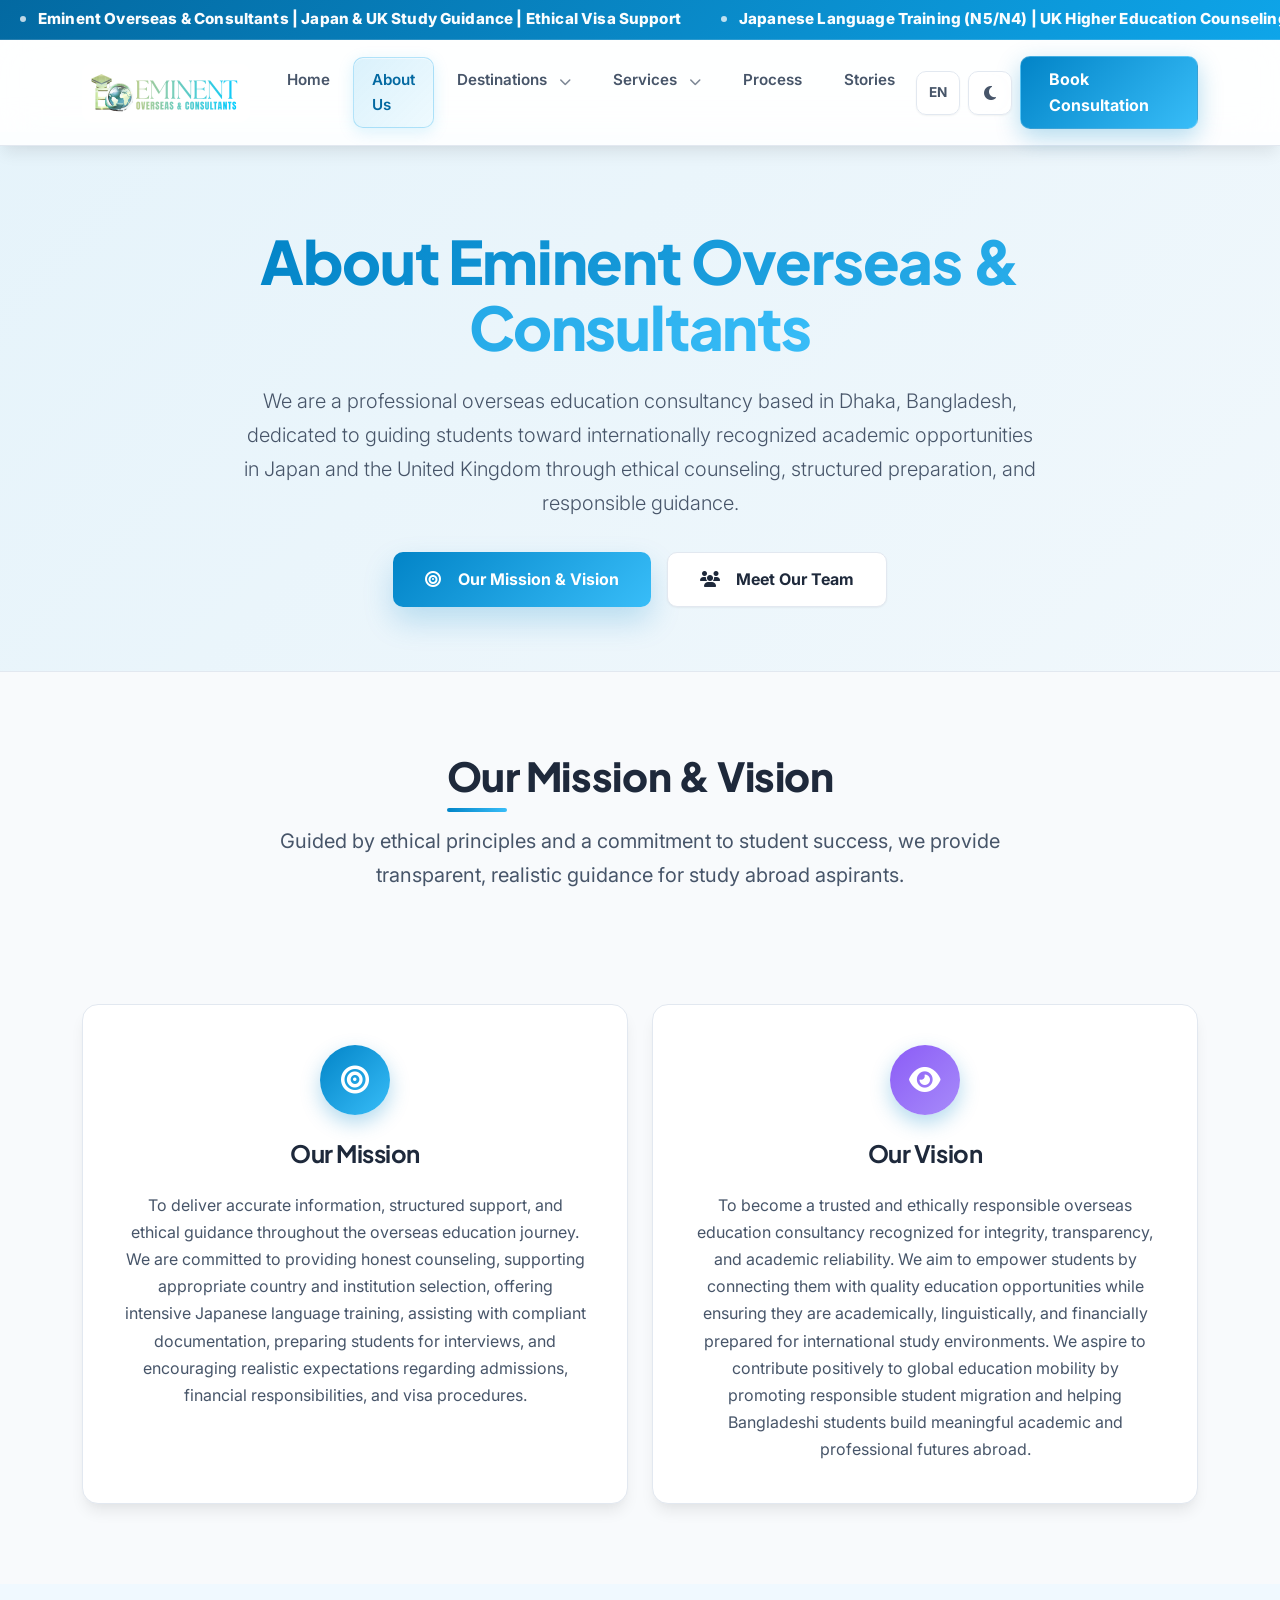
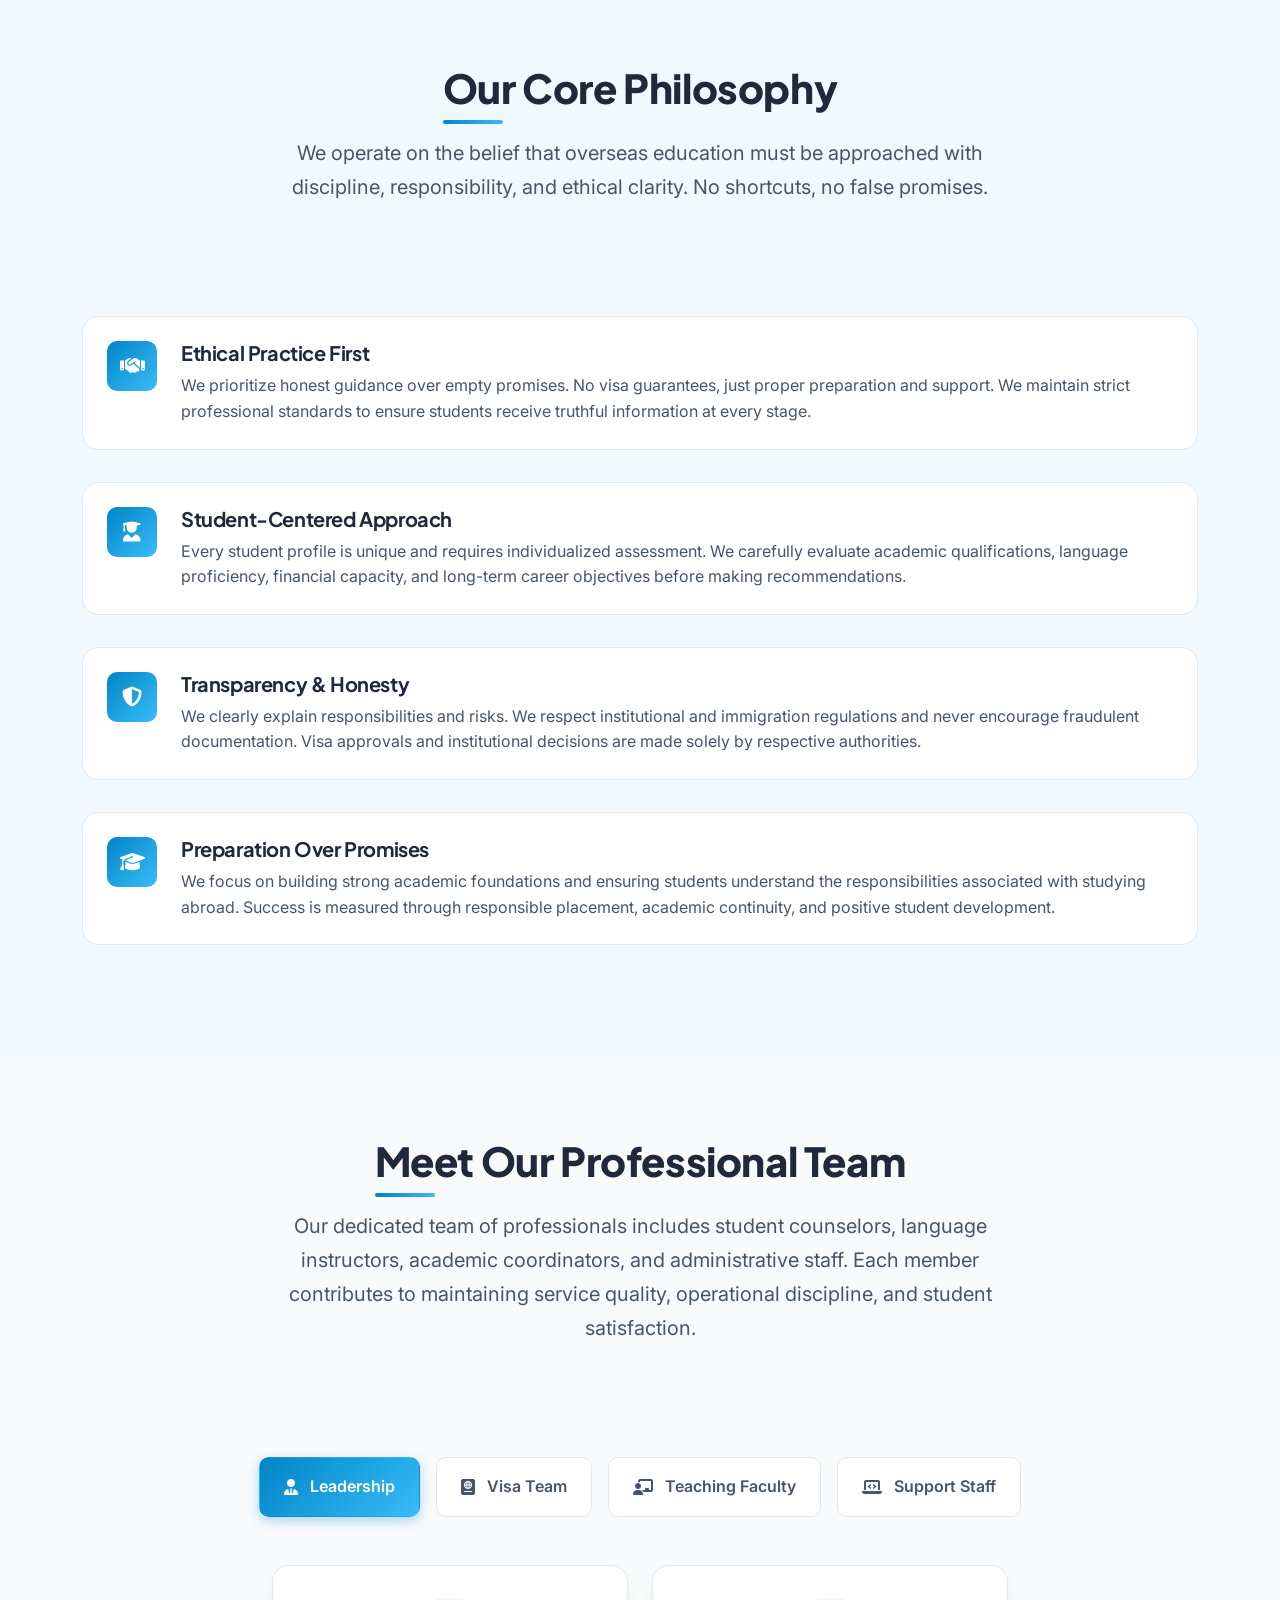
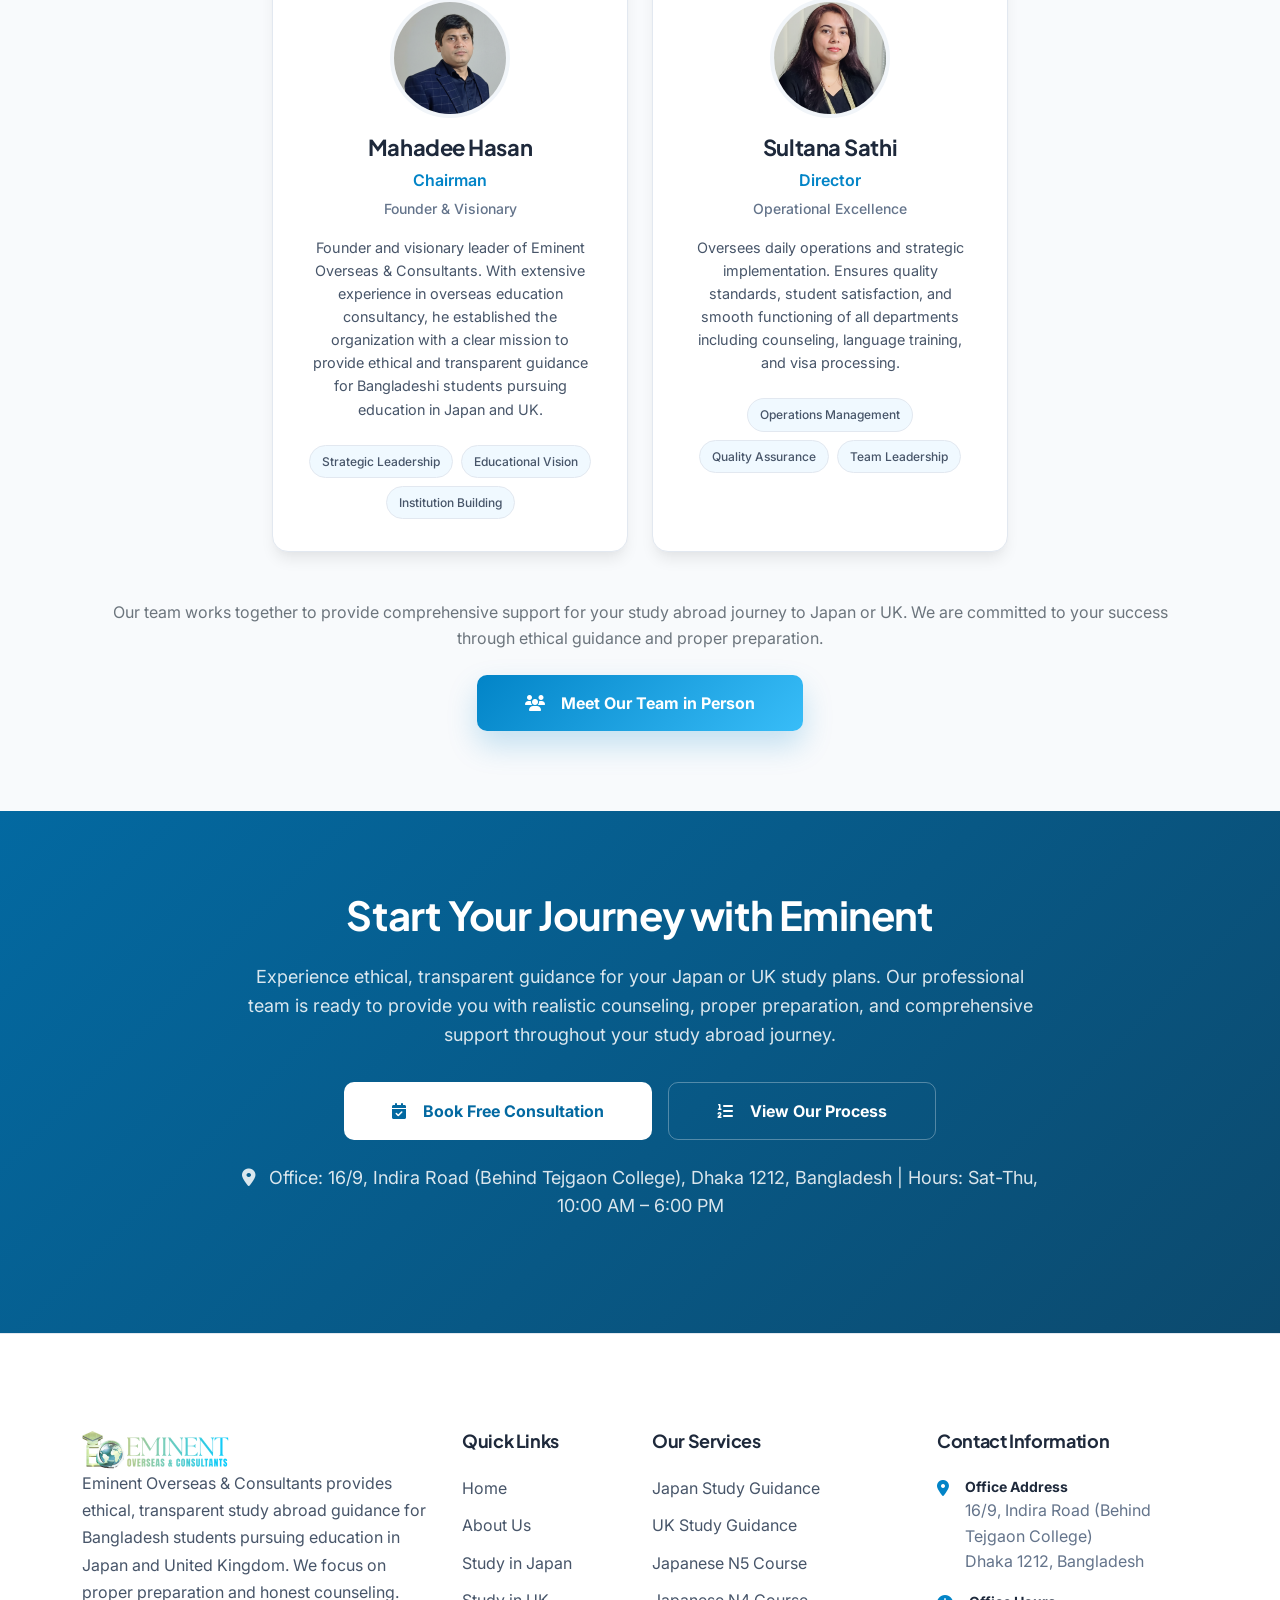
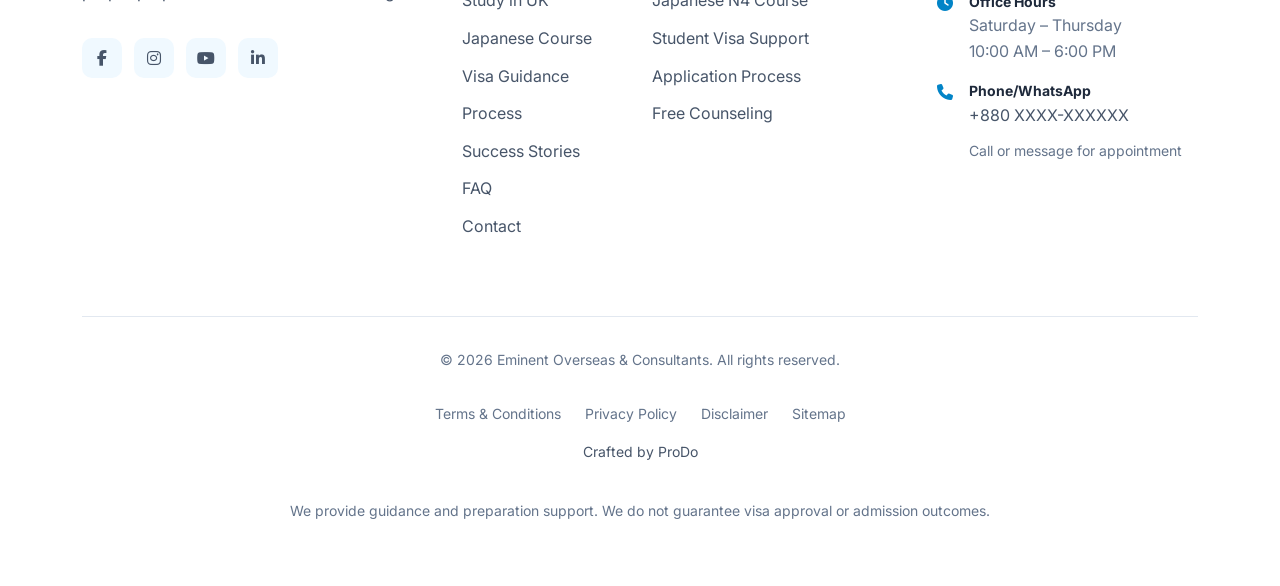
==== about.html @ bd8a674e "new update" ====
<!doctype html>
<html lang="en" data-theme="light">
<head>
  <meta charset="utf-8" />
  <meta name="viewport" content="width=device-width, initial-scale=1" />
  <title data-en="About Us | Eminent Overseas & Consultants" data-ja="会社概要 | エミネント海外留学コンサルタント">About Us | Eminent Overseas & Consultants</title>
  <meta name="description" data-en="Learn about Eminent Overseas & Consultants - ethical overseas education consultancy specializing in Japan & UK studies for Bangladeshi students. Our mission, vision, team, and approach."
         data-ja="エミネント海外留学コンサルタントについて - バングラデシュ人学生のための日本・英国留学に特化した倫理的海外教育コンサルタント。ミッション、ビジョン、チーム、アプローチをご紹介します。">
  <meta name="theme-color" content="#0ea5e9" />
  
  <!-- Open Graph / Social Media Meta Tags -->
  <meta property="og:title" content="About Us | Eminent Overseas & Consultants">
  <meta property="og:description" content="Ethical overseas education consultancy specializing in Japan & UK studies. Transparent, professional guidance for Bangladeshi students.">
  <meta property="og:image" content="images/about-hero.jpg">
  <meta property="og:url" content="https://eminentoverseas.uk/about.html">
  <meta property="og:type" content="website">
  
  <!-- Twitter Card -->
  <meta name="twitter:card" content="summary_large_image">
  <meta name="twitter:title" content="About Eminent Overseas & Consultants">
  <meta name="twitter:description" content="Professional study abroad guidance for Japan & UK">

  <!-- Favicon -->
  <link rel="icon" type="image/png" href="favicon.png" />
  <link rel="apple-touch-icon" href="favicon.png" />

  <!-- Fonts & Icons -->
  <link href="https://fonts.googleapis.com/css2?family=Inter:wght@300;400;500;600;700;800;900&family=Plus+Jakarta+Sans:wght@400;500;600;700;800&display=swap" rel="stylesheet">
  <link rel="stylesheet" href="https://cdnjs.cloudflare.com/ajax/libs/font-awesome/6.4.0/css/all.min.css">
  <link href="https://cdn.jsdelivr.net/npm/bootstrap@5.3.3/dist/css/bootstrap.min.css" rel="stylesheet">
  <link rel="stylesheet" href="https://cdn.jsdelivr.net/npm/bootstrap-icons@1.11.1/font/bootstrap-icons.css">
  
  <!-- Main CSS -->
  <link rel="stylesheet" href="css/style.css">
  
  <!-- About Page Specific CSS -->
  <style>
    /* ========================
       ABOUT PAGE SPECIFIC STYLES
       ======================== */
    
    /* About Hero Section */
    .about-hero {
      margin-top: calc(var(--marquee-height) + var(--navbar-height));
      padding: 6rem 0 4rem;
      background: linear-gradient(135deg, 
        rgba(14, 165, 233, 0.08) 0%, 
        rgba(56, 189, 248, 0.04) 100%);
      border-bottom: 1px solid var(--border-color);
      position: relative;
    }

    [data-theme="dark"] .about-hero {
      background: linear-gradient(135deg, 
        rgba(14, 165, 233, 0.05) 0%, 
        rgba(56, 189, 248, 0.02) 100%);
    }

    .about-hero .lead {
      font-size: 1.25rem;
      color: var(--text-secondary);
      max-width: 800px;
      margin: 0 auto 2rem;
      line-height: 1.7;
    }

    /* Mission & Vision Section */
    .mission-vision-section {
      padding: 5rem 0;
      background-color: var(--bg-primary);
    }

    [data-theme="dark"] .mission-vision-section {
      background: linear-gradient(135deg, var(--bg-primary) 0%, var(--bg-secondary) 100%);
    }

    .mission-card, .vision-card {
      background: var(--bg-card);
      border: 1px solid var(--border-color);
      border-radius: var(--radius-lg);
      padding: 2.5rem;
      height: 100%;
      transition: var(--transition-base);
      box-shadow: var(--shadow-lg);
      text-align: center;
    }

    .mission-card:hover, .vision-card:hover {
      transform: translateY(-5px);
      box-shadow: var(--shadow-xl);
      border-color: var(--primary-300);
    }

    .mission-icon, .vision-icon {
      width: 70px;
      height: 70px;
      margin: 0 auto 1.5rem;
      border-radius: 50%;
      display: flex;
      align-items: center;
      justify-content: center;
      color: white;
      font-size: 1.75rem;
      box-shadow: 0 8px 20px rgba(2, 132, 199, 0.3);
    }

    .mission-icon {
      background: linear-gradient(135deg, var(--primary-600), var(--primary-400));
    }

    .vision-icon {
      background: linear-gradient(135deg, #8b5cf6, #a78bfa);
    }

    .mission-card h3, .vision-card h3 {
      font-size: 1.5rem;
      margin-bottom: 1.5rem;
      color: var(--text-primary);
    }

    .mission-card p, .vision-card p {
      color: var(--text-secondary);
      line-height: 1.7;
      margin-bottom: 0;
    }

    /* Philosophy Section */
    .philosophy-section {
      padding: 5rem 0;
      background-color: var(--bg-secondary);
    }

    [data-theme="dark"] .philosophy-section {
      background: linear-gradient(135deg, var(--bg-primary) 0%, var(--bg-secondary) 100%);
    }

    .philosophy-points {
      margin-top: 3rem;
    }

    .philosophy-point {
      display: flex;
      align-items: flex-start;
      gap: 1.5rem;
      margin-bottom: 2rem;
      padding: 1.5rem;
      background: var(--bg-card);
      border: 1px solid var(--border-color);
      border-radius: var(--radius-lg);
      transition: var(--transition-base);
    }

    .philosophy-point:hover {
      transform: translateX(5px);
      box-shadow: var(--shadow-md);
      border-color: var(--primary-300);
    }

    .point-icon {
      width: 50px;
      height: 50px;
      border-radius: var(--radius-md);
      background: linear-gradient(135deg, var(--primary-600), var(--primary-400));
      display: flex;
      align-items: center;
      justify-content: center;
      color: white;
      font-size: 1.25rem;
      flex-shrink: 0;
    }

    .point-content h4 {
      font-size: 1.25rem;
      margin-bottom: 0.5rem;
      color: var(--text-primary);
    }

    .point-content p {
      color: var(--text-secondary);
      margin: 0;
      line-height: 1.6;
    }

    /* Team Section */
    .team-section {
      padding: 5rem 0;
      background-color: var(--bg-primary);
    }

    [data-theme="dark"] .team-section {
      background: linear-gradient(135deg, var(--bg-primary) 0%, var(--bg-secondary) 100%);
    }

    /* Team Tabs */
    .team-tabs {
      margin-top: 3rem;
    }

    .team-tab-nav {
      display: flex;
      justify-content: center;
      gap: 1rem;
      margin-bottom: 3rem;
      flex-wrap: wrap;
    }

    .team-tab-btn {
      background: var(--bg-surface);
      border: 1px solid var(--border-color);
      border-radius: var(--radius-md);
      padding: 1rem 1.5rem;
      color: var(--text-secondary);
      font-weight: 600;
      display: flex;
      align-items: center;
      gap: 0.75rem;
      transition: var(--transition-base);
      cursor: pointer;
    }

    .team-tab-btn:hover {
      background: var(--bg-secondary);
      color: var(--primary-600);
      border-color: var(--primary-300);
      transform: translateY(-2px);
    }

    .team-tab-btn.active {
      background: linear-gradient(135deg, var(--primary-600), var(--primary-400));
      color: white;
      border-color: transparent;
      box-shadow: 0 4px 12px rgba(2, 132, 199, 0.3);
    }

    .team-tab-content {
      display: none;
    }

    .team-tab-content.active {
      display: block;
    }

    /* Team Member Cards */
    .team-member-card {
      background: var(--bg-card);
      border: 1px solid var(--border-color);
      border-radius: var(--radius-lg);
      padding: 2rem;
      height: 100%;
      transition: var(--transition-base);
      box-shadow: var(--shadow-lg);
      text-align: center;
    }

    .team-member-card:hover {
      transform: translateY(-5px);
      box-shadow: var(--shadow-xl);
      border-color: var(--primary-300);
    }

    .team-member-image {
      width: 120px;
      height: 120px;
      border-radius: 50%;
      object-fit: cover;
      margin: 0 auto 1rem;
      border: 4px solid var(--border-light);
    }

    .team-member-name {
      font-size: 1.375rem;
      margin-bottom: 0.5rem;
      color: var(--text-primary);
    }

    .team-member-role {
      color: var(--primary-600);
      font-weight: 600;
      margin-bottom: 0.25rem;
      font-size: 1rem;
    }

    .team-member-qualification {
      color: var(--text-tertiary);
      font-size: 0.875rem;
      margin-bottom: 1rem;
      font-weight: 500;
    }

    .team-member-experience {
      color: var(--text-secondary);
      font-size: 0.9rem;
      line-height: 1.6;
      margin-bottom: 1.5rem;
    }

    .team-member-expertise {
      display: flex;
      flex-wrap: wrap;
      gap: 0.5rem;
      justify-content: center;
    }

    .expertise-tag {
      background: var(--bg-secondary);
      color: var(--text-secondary);
      padding: 0.375rem 0.75rem;
      border-radius: 999px;
      font-size: 0.75rem;
      font-weight: 500;
      border: 1px solid var(--border-color);
    }

    /* CTA Section */
    .about-cta {
      padding: 5rem 0;
      background: linear-gradient(135deg, var(--primary-700), var(--primary-900));
      color: white;
      text-align: center;
    }

    .about-cta h2 {
      font-size: 2.5rem;
      margin-bottom: 1.5rem;
      color: white;
    }

    .about-cta p {
      font-size: 1.125rem;
      color: rgba(255, 255, 255, 0.85);
      margin-bottom: 2rem;
      line-height: 1.6;
      max-width: 800px;
      margin-left: auto;
      margin-right: auto;
    }

    /* Responsive Design for About Page */
    @media (max-width: 768px) {
      .about-hero {
        padding: 4rem 0 3rem;
      }

      .about-hero .display-2 {
        font-size: 2.25rem;
      }

      .about-hero .lead {
        font-size: 1.125rem;
      }

      .mission-vision-section,
      .philosophy-section,
      .team-section {
        padding: 3rem 0;
      }

      .mission-card, .vision-card {
        padding: 2rem;
      }

      .philosophy-point {
        flex-direction: column;
        gap: 1rem;
        padding: 1.25rem;
      }

      .team-tab-nav {
        flex-direction: column;
        align-items: stretch;
      }

      .team-tab-btn {
        justify-content: center;
      }

      .team-member-card {
        padding: 1.5rem;
      }

      .about-cta {
        padding: 3rem 0;
      }

      .about-cta h2 {
        font-size: 2rem;
      }

      .about-cta p {
        font-size: 1rem;
      }
    }

    @media (max-width: 576px) {
      .about-hero .display-2 {
        font-size: 2rem;
      }

      .mission-card, .vision-card {
        padding: 1.5rem;
      }

      .team-member-card {
        padding: 1.25rem;
      }

      .about-cta h2 {
        font-size: 1.75rem;
      }
    }
  </style>
</head>

<body>
  <!-- Top Running Marquee -->
  <div class="top-marquee" aria-label="Eminent Overseas Announcement">
    <a href="contact.php" title="Start Your Study Abroad Journey">
      <div class="marquee-container">
        <div class="marquee-track">
          <!-- Content will be populated by JavaScript -->
        </div>
      </div>
    </a>
  </div>

  <!-- Navigation -->
  <nav class="navbar navbar-expand-lg">
    <div class="container">
      <a class="navbar-brand" href="index.html" aria-label="Eminent Overseas Home">
        <img src="logo.png" alt="Eminent Overseas & Consultants Logo" class="brand-logo-img" loading="lazy" />
      </a>

      <div class="mobile-controls d-lg-none">
        <button class="lang-toggle lang-toggle-mobile" id="langToggleMobile" type="button" aria-label="Toggle language">
          EN
        </button>
        <button class="theme-toggle theme-toggle-mobile" id="themeToggleMobile" type="button" aria-label="Toggle theme">
          <i class="fas fa-moon"></i>
        </button>
        <button class="navbar-toggler" type="button" data-bs-toggle="collapse" data-bs-target="#navbarNav" aria-label="Open menu" aria-expanded="false" aria-controls="navbarNav">
          <i class="fas fa-bars"></i>
        </button>
      </div>

      <div class="collapse navbar-collapse" id="navbarNav">
        <ul class="navbar-nav mx-auto">
          <!-- Home -->
          <li class="nav-item"><a class="nav-link" href="index.html" data-en="Home" data-ja="ホーム">Home</a></li>
          
          <!-- About Us (Active) -->
          <li class="nav-item"><a class="nav-link active" href="about.html" data-en="About Us" data-ja="会社概要">About Us</a></li>
          
          <!-- Destinations Dropdown -->
          <li class="nav-item dropdown">
            <a class="nav-link dropdown-toggle" href="#" role="button" data-bs-toggle="dropdown" aria-expanded="false">
              <span data-en="Destinations" data-ja="留学先">Destinations</span>
            </a>
            <ul class="dropdown-menu">
              <li><a class="dropdown-item" href="study-japan.html" data-en="Study in Japan" data-ja="日本留学">Study in Japan</a></li>
              <li><a class="dropdown-item" href="study-uk.html" data-en="Study in UK" data-ja="英国留学">Study in UK</a></li>
            </ul>
          </li>
          
          <!-- Services Dropdown -->
          <li class="nav-item dropdown">
            <a class="nav-link dropdown-toggle" href="#" role="button" data-bs-toggle="dropdown" aria-expanded="false">
              <span data-en="Services" data-ja="サービス">Services</span>
            </a>
            <ul class="dropdown-menu">
              <li><a class="dropdown-item" href="japanese-course.html" data-en="Japanese Course" data-ja="日本語コース">Japanese Course</a></li>
              <li><a class="dropdown-item" href="visa-guidance.html" data-en="Visa Guidance" data-ja="ビザサポート">Visa Guidance</a></li>
            </ul>
          </li>
          
          <!-- Process -->
          <li class="nav-item"><a class="nav-link" href="process.html" data-en="Process" data-ja="プロセス">Process</a></li>
          
          <!-- Stories -->
          <li class="nav-item"><a class="nav-link" href="success-stories.html" data-en="Stories" data-ja="成功事例">Stories</a></li>
          
          <!-- Contact (will show as Book Consultation button on desktop) -->
          <li class="nav-item d-lg-none"><a class="nav-link" href="contact.php" data-en="Contact" data-ja="お問い合わせ">Contact</a></li>
        </ul>

        <div class="d-flex align-items-center gap-2 d-none d-lg-flex">
          <button class="lang-toggle" id="langToggleDesktop" type="button" aria-label="Toggle language">
            EN
          </button>
          <button class="theme-toggle" id="themeToggleDesktop" type="button" aria-label="Toggle theme">
            <i class="fas fa-moon"></i>
          </button>
          <!-- Contact now shows as Book Consultation button on desktop -->
          <a href="contact.php" class="nav-highlight" data-en="Book Consultation" data-ja="相談を予約">Book Consultation</a>
        </div>
      </div>
    </div>
  </nav>

  <!-- About Hero Section -->
  <section class="about-hero" id="hero">
    <div class="container">
      <div class="row">
        <div class="col-lg-10 mx-auto text-center">
          <h1 class="display-2 mb-4 animate-on-scroll">
            <span class="text-gradient" data-en="About Eminent Overseas & Consultants" data-ja="エミネント海外留学コンサルタントについて">About Eminent Overseas & Consultants</span>
          </h1>
          <p class="lead animate-on-scroll" style="transition-delay: 120ms;"
             data-en="We are a professional overseas education consultancy based in Dhaka, Bangladesh, dedicated to guiding students toward internationally recognized academic opportunities in Japan and the United Kingdom through ethical counseling, structured preparation, and responsible guidance."
             data-ja="私たちはダッカ（バングラデシュ）を拠点とするプロフェッショナルな海外教育コンサルタントです。倫理的カウンセリング、体系的な準備、責任あるガイダンスを通じて、学生を日本と英国における国際的に認められた学術的機会へ導くことを使命としています。">
            We are a professional overseas education consultancy based in Dhaka, Bangladesh, dedicated to guiding students toward internationally recognized academic opportunities in Japan and the United Kingdom through ethical counseling, structured preparation, and responsible guidance.
          </p>
          <div class="d-flex flex-wrap gap-3 justify-content-center animate-on-scroll" style="transition-delay: 240ms;">
            <a href="#mission" class="btn btn-primary">
              <i class="fas fa-bullseye me-2"></i> <span data-en="Our Mission & Vision" data-ja="ミッションとビジョン">Our Mission & Vision</span>
            </a>
            <a href="#team" class="btn btn-secondary">
              <i class="fas fa-users me-2"></i> <span data-en="Meet Our Team" data-ja="チーム紹介">Meet Our Team</span>
            </a>
          </div>
        </div>
      </div>
    </div>
  </section>

  <!-- Mission & Vision Section -->
  <section class="mission-vision-section" id="mission">
    <div class="container">
      <div class="row mb-5">
        <div class="col-lg-8 mx-auto text-center">
          <h2 class="display-3 mb-4 section-title animate-on-scroll" data-en="Our Mission & Vision" data-ja="ミッションとビジョン">Our Mission & Vision</h2>
          <p class="section-subtitle animate-on-scroll" style="transition-delay: 120ms;"
             data-en="Guided by ethical principles and a commitment to student success, we provide transparent, realistic guidance for study abroad aspirants."
             data-ja="倫理的原理と学生の成功へのコミットメントに導かれ、留学志望者に透明で現実的なガイダンスを提供します。">
            Guided by ethical principles and a commitment to student success, we provide transparent, realistic guidance for study abroad aspirants.
          </p>
        </div>
      </div>

      <div class="row g-4">
        <div class="col-md-6 animate-on-scroll">
          <div class="mission-card">
            <div class="mission-icon">
              <i class="fas fa-bullseye"></i>
            </div>
            <h3 data-en="Our Mission" data-ja="ミッション">Our Mission</h3>
            <p data-en="To deliver accurate information, structured support, and ethical guidance throughout the overseas education journey. We are committed to providing honest counseling, supporting appropriate country and institution selection, offering intensive Japanese language training, assisting with compliant documentation, preparing students for interviews, and encouraging realistic expectations regarding admissions, financial responsibilities, and visa procedures."
               data-ja="留学の旅全体を通じて正確な情報、体系的なサポート、倫理的ガイダンスを提供すること。誠実なカウンセリングの提供、適切な国と教育機関の選択の支援、集中的な日本語研修の提供、準拠した書類作成の支援、学生の面接準備、入学、経済的責任、ビザ手続きに関する現実的な期待の奨励に取り組んでいます。">
              To deliver accurate information, structured support, and ethical guidance throughout the overseas education journey.
            </p>
          </div>
        </div>

        <div class="col-md-6 animate-on-scroll" style="transition-delay: 120ms;">
          <div class="vision-card">
            <div class="vision-icon">
              <i class="fas fa-eye"></i>
            </div>
            <h3 data-en="Our Vision" data-ja="ビジョン">Our Vision</h3>
            <p data-en="To become a trusted and ethically responsible overseas education consultancy recognized for integrity, transparency, and academic reliability. We aim to empower students by connecting them with quality education opportunities while ensuring they are academically, linguistically, and financially prepared for international study environments. We aspire to contribute positively to global education mobility by promoting responsible student migration and helping Bangladeshi students build meaningful academic and professional futures abroad."
               data-ja="誠実さ、透明性、学術的信頼性で認められる信頼できる倫理的責任ある海外教育コンサルタントになること。学生を質の高い教育機会と結びつけながら、国際的な学習環境に学術的、語学的、経済的に備えることを確保することで学生をエンパワーメントすることを目指しています。責任ある学生の移住を促進し、バングラデシュ人学生が海外で有意義な学術的・職業的未来を築くのを支援することで、グローバル教育モビリティに積極的に貢献することを志望しています。">
              To become a trusted and ethically responsible overseas education consultancy recognized for integrity, transparency, and academic reliability.
            </p>
          </div>
        </div>
      </div>
    </div>
  </section>

  <!-- Philosophy Section -->
  <section class="philosophy-section" id="philosophy">
    <div class="container">
      <div class="row mb-5">
        <div class="col-lg-8 mx-auto text-center">
          <h2 class="display-3 mb-4 section-title animate-on-scroll" data-en="Our Core Philosophy" data-ja="核となる哲学">Our Core Philosophy</h2>
          <p class="section-subtitle animate-on-scroll" style="transition-delay: 120ms;"
             data-en="We operate on the belief that overseas education must be approached with discipline, responsibility, and ethical clarity. No shortcuts, no false promises."
             data-ja="私たちは、留学は規律、責任、倫理的明確さをもって取り組まれるべきであるという信念に基づいて運営しています。近道はなく、偽りの約束もありません。">
            We operate on the belief that overseas education must be approached with discipline, responsibility, and ethical clarity. No shortcuts, no false promises.
          </p>
        </div>
      </div>

      <div class="philosophy-points">
        <div class="philosophy-point animate-on-scroll">
          <div class="point-icon">
            <i class="fas fa-handshake"></i>
          </div>
          <div class="point-content">
            <h4 data-en="Ethical Practice First" data-ja="倫理的実践第一">Ethical Practice First</h4>
            <p data-en="We prioritize honest guidance over empty promises. No visa guarantees, just proper preparation and support. We maintain strict professional standards to ensure students receive truthful information at every stage."
               data-ja="空虚な約束よりも誠実なガイダンスを優先します。ビザ保証はなく、適切な準備とサポートのみです。学生がすべての段階で真実の情報を受け取ることを保証するために、厳格な専門基準を維持します。">
              We prioritize honest guidance over empty promises. No visa guarantees, just proper preparation and support.
            </p>
          </div>
        </div>

        <div class="philosophy-point animate-on-scroll" style="transition-delay: 120ms;">
          <div class="point-icon">
            <i class="fas fa-user-graduate"></i>
          </div>
          <div class="point-content">
            <h4 data-en="Student-Centered Approach" data-ja="学生中心のアプローチ">Student-Centered Approach</h4>
            <p data-en="Every student profile is unique and requires individualized assessment. We carefully evaluate academic qualifications, language proficiency, financial capacity, and long-term career objectives before making recommendations."
               data-ja="すべての学生プロファイルはユニークであり、個別の評価が必要です。推奨を行う前に、学歴、語学力、経済能力、長期的キャリア目標を注意深く評価します。">
              Every student profile is unique and requires individualized assessment.
            </p>
          </div>
        </div>

        <div class="philosophy-point animate-on-scroll" style="transition-delay: 240ms;">
          <div class="point-icon">
            <i class="fas fa-shield-alt"></i>
          </div>
          <div class="point-content">
            <h4 data-en="Transparency & Honesty" data-ja="透明性と誠実さ">Transparency & Honesty</h4>
            <p data-en="We clearly explain responsibilities and risks. We respect institutional and immigration regulations and never encourage fraudulent documentation. Visa approvals and institutional decisions are made solely by respective authorities."
               data-ja="責任とリスクを明確に説明します。教育機関と入国管理規制を尊重し、不正な書類作成を決して奨励しません。ビザ承認と教育機関の決定はそれぞれの当局によってのみ行われます。">
              We clearly explain responsibilities and risks. We respect institutional and immigration regulations.
            </p>
          </div>
        </div>

        <div class="philosophy-point animate-on-scroll" style="transition-delay: 360ms;">
          <div class="point-icon">
            <i class="fas fa-graduation-cap"></i>
          </div>
          <div class="point-content">
            <h4 data-en="Preparation Over Promises" data-ja="約束よりも準備">Preparation Over Promises</h4>
            <p data-en="We focus on building strong academic foundations and ensuring students understand the responsibilities associated with studying abroad. Success is measured through responsible placement, academic continuity, and positive student development."
               data-ja="強固な学術的基盤の構築と、学生が留学に関連する責任を理解することを確保することに焦点を当てます。成功は責任ある配置、学業の継続性、前向きな学生の発展によって測定されます。">
              We focus on building strong academic foundations and ensuring students understand the responsibilities associated with studying abroad.
            </p>
          </div>
        </div>
      </div>
    </div>
  </section>

  <!-- Team Section -->
  <section class="team-section" id="team">
    <div class="container">
      <div class="row mb-5">
        <div class="col-lg-8 mx-auto text-center">
          <h2 class="display-3 mb-4 section-title animate-on-scroll" data-en="Meet Our Professional Team" data-ja="プロフェッショナルチームの紹介">Meet Our Professional Team</h2>
          <p class="section-subtitle animate-on-scroll" style="transition-delay: 120ms;"
             data-en="Our dedicated team of professionals includes student counselors, language instructors, academic coordinators, and administrative staff. Each member contributes to maintaining service quality, operational discipline, and student satisfaction."
             data-ja="献身的な専門家チームには、学生カウンセラー、語学講師、学術コーディネーター、管理スタッフが含まれます。各メンバーは、サービス品質、運営規律、学生満足度の維持に貢献しています。">
            Our dedicated team of professionals includes student counselors, language instructors, academic coordinators, and administrative staff.
          </p>
        </div>
      </div>

      <!-- Team Tabs -->
      <div class="team-tabs">
        <div class="team-tab-nav">
          <button class="team-tab-btn active" data-tab="leadership">
            <i class="fas fa-user-tie"></i>
            <span data-en="Leadership" data-ja="リーダーシップ">Leadership</span>
          </button>
          <button class="team-tab-btn" data-tab="visa">
            <i class="fas fa-passport"></i>
            <span data-en="Visa Team" data-ja="ビザチーム">Visa Team</span>
          </button>
          <button class="team-tab-btn" data-tab="teachers">
            <i class="fas fa-chalkboard-teacher"></i>
            <span data-en="Teaching Faculty" data-ja="教員陣">Teaching Faculty</span>
          </button>
          <button class="team-tab-btn" data-tab="admin">
            <i class="fas fa-laptop-code"></i>
            <span data-en="Support Staff" data-ja="サポートスタッフ">Support Staff</span>
          </button>
        </div>

        <!-- Leadership Team -->
        <div class="team-tab-content active" id="leadership-tab">
          <div class="row g-4 justify-content-center">
            <div class="col-md-6 col-lg-4 animate-on-scroll">
              <div class="team-member-card">
                <img src="images/team/chairman.jpg" alt="Mahadee Hasan - Chairman of Eminent Overseas & Consultants" class="team-member-image">
                <h3 class="team-member-name">Mahadee Hasan</h3>
                <div class="team-member-role" data-en="Chairman" data-ja="会長">Chairman</div>
                <div class="team-member-qualification" data-en="Founder & Visionary" data-ja="創設者兼ビジョナリー">Founder & Visionary</div>
                <p class="team-member-experience" data-en="Founder and visionary leader of Eminent Overseas & Consultants. With extensive experience in overseas education consultancy, he established the organization with a clear mission to provide ethical and transparent guidance for Bangladeshi students pursuing education in Japan and UK."
                   data-ja="エミネント海外留学コンサルタントの創設者兼ビジョナリーリーダー。海外教育コンサルティングにおける豊富な経験を持ち、日本と英国で教育を追求するバングラデシュ人学生に倫理的で透明なガイダンスを提供する明確なミッションを持って組織を設立しました。">
                  Founder and visionary leader of Eminent Overseas & Consultants.
                </p>
                <div class="team-member-expertise">
                  <span class="expertise-tag" data-en="Strategic Leadership" data-ja="戦略的リーダーシップ">Strategic Leadership</span>
                  <span class="expertise-tag" data-en="Educational Vision" data-ja="教育ビジョン">Educational Vision</span>
                  <span class="expertise-tag" data-en="Institution Building" data-ja="機関構築">Institution Building</span>
                </div>
              </div>
            </div>

            <div class="col-md-6 col-lg-4 animate-on-scroll" style="transition-delay: 120ms;">
              <div class="team-member-card">
                <img src="images/team/director.jpg" alt="Sultana Sathi - Director of Eminent Overseas & Consultants" class="team-member-image">
                <h3 class="team-member-name">Sultana Sathi</h3>
                <div class="team-member-role" data-en="Director" data-ja="ディレクター">Director</div>
                <div class="team-member-qualification" data-en="Operational Excellence" data-ja="運営の卓越性">Operational Excellence</div>
                <p class="team-member-experience" data-en="Oversees daily operations and strategic implementation. Ensures quality standards, student satisfaction, and smooth functioning of all departments including counseling, language training, and visa processing."
                   data-ja="日常業務と戦略的実施を監督します。カウンセリング、語学研修、ビザ処理を含むすべての部門の品質基準、学生満足度、円滑な機能を確保します。">
                  Oversees daily operations and strategic implementation.
                </p>
                <div class="team-member-expertise">
                  <span class="expertise-tag" data-en="Operations Management" data-ja="運営管理">Operations Management</span>
                  <span class="expertise-tag" data-en="Quality Assurance" data-ja="品質保証">Quality Assurance</span>
                  <span class="expertise-tag" data-en="Team Leadership" data-ja="チームリーダーシップ">Team Leadership</span>
                </div>
              </div>
            </div>
          </div>
        </div>

        <!-- Visa Team -->
        <div class="team-tab-content" id="visa-tab">
          <div class="row g-4">
            <div class="col-md-6 col-lg-4">
              <div class="team-member-card">
                <img src="images/team/sumaiya.jpg" alt="Sumaiya Islam Torjoma - Senior Executive Visa Processing" class="team-member-image">
                <h3 class="team-member-name">Sumaiya Islam Torjoma</h3>
                <div class="team-member-role" data-en="Senior Executive" data-ja="シニアエグゼクティブ">Senior Executive</div>
                <div class="team-member-qualification" data-en="Visa Processing & Documentation Team" data-ja="ビザ処理・書類チーム">Visa Processing & Documentation Team</div>
                <p class="team-member-experience" data-en="Expert in Japan student visa documentation with 4+ years experience. Specializes in preparing flawless visa applications and guiding students through complex documentation processes."
                   data-ja="4年以上の経験を持つ日本学生ビザ書類の専門家。完璧なビザ申請書類の作成と複雑な書類プロセスを通じた学生の指導を専門としています。">
                  Expert in Japan student visa documentation with 4+ years experience.
                </p>
                <div class="team-member-expertise">
                  <span class="expertise-tag" data-en="Visa Documentation" data-ja="ビザ書類作成">Visa Documentation</span>
                  <span class="expertise-tag" data-en="Application Review" data-ja="申請書レビュー">Application Review</span>
                  <span class="expertise-tag" data-en="Process Guidance" data-ja="プロセスガイダンス">Process Guidance</span>
                </div>
              </div>
            </div>

            <div class="col-md-6 col-lg-4">
              <div class="team-member-card">
                <img src="images/team/orpa.jpg" alt="Orpa Moni - Senior Executive Visa Processing" class="team-member-image">
                <h3 class="team-member-name">Mst. Arpa Moni</h3>
                <div class="team-member-role" data-en="Senior Executive" data-ja="シニアエグゼクティブ">Senior Executive</div>
                <div class="team-member-qualification" data-en="Visa Processing & Documentation Team" data-ja="ビザ処理・書類チーム">Visa Processing & Documentation Team</div>
                <p class="team-member-experience" data-en="Specializes in Japan student visa processing with expertise in financial documentation and sponsor verification. Ensures all applications meet embassy requirements for highest approval chances."
                   data-ja="財務書類とスポンサー検証の専門知識を持つ日本学生ビザ処理を専門としています。すべての申請が大使館の要件を満たし、最高の承認確率を確保します。">
                  Specializes in Japan student visa processing with expertise in financial documentation.
                </p>
                <div class="team-member-expertise">
                  <span class="expertise-tag" data-en="Financial Documentation" data-ja="財務書類">Financial Documentation</span>
                  <span class="expertise-tag" data-en="Sponsor Verification" data-ja="スポンサー確認">Sponsor Verification</span>
                  <span class="expertise-tag" data-en="Compliance Check" data-ja="コンプライアンスチェック">Compliance Check</span>
                </div>
              </div>
            </div>

            <div class="col-md-6 col-lg-4">
              <div class="team-member-card">
                <img src="images/team/boisakhi.jpg" alt="Boisakhi Akter - Junior Executive" class="team-member-image">
                <h3 class="team-member-name">Boisakhi Akter</h3>
                <div class="team-member-role" data-en="Junior Executive" data-ja="ジュニアエグゼクティブ">Junior Executive</div>
                <div class="team-member-qualification" data-en="Visa Support & Documentation" data-ja="ビザサポート・書類">Visa Support & Documentation</div>
                <p class="team-member-experience" data-en="Assists senior executives in visa documentation and provides support to students throughout the application process. Manages documentation tracking and appointment scheduling."
                   data-ja="シニアエグゼクティブをビザ書類作成で支援し、申請プロセス全体を通じて学生をサポートします。書類追跡と予約スケジューリングを管理します。">
                  Assists senior executives in visa documentation and provides support to students.
                </p>
                <div class="team-member-expertise">
                  <span class="expertise-tag" data-en="Document Support" data-ja="書類サポート">Document Support</span>
                  <span class="expertise-tag" data-en="Student Assistance" data-ja="学生支援">Student Assistance</span>
                  <span class="expertise-tag" data-en="Appointment Management" data-ja="予約管理">Appointment Management</span>
                </div>
              </div>
            </div>
          </div>
        </div>

        <!-- Teaching Faculty -->
        <div class="team-tab-content" id="teachers-tab">
          <div class="row g-4">
            <div class="col-md-6 col-lg-4">
              <div class="team-member-card">
                <img src="images/team/rifat.jpg" alt="Rifat Islam Eram - Japanese Language Teacher" class="team-member-image">
                <h3 class="team-member-name">Rifat Islam Eram</h3>
                <div class="team-member-role" data-en="Japanese Language Teacher" data-ja="日本語教師">Japanese Language Teacher</div>
                <div class="team-member-qualification" data-en="3+ Years Experience" data-ja="3年以上の指導経験">3+ Years Experience</div>
                <p class="team-member-experience" data-en="Specializes in beginner-level Japanese instruction with focus on pronunciation fundamentals and basic conversation skills. Known for patient teaching style and clear explanations."
                   data-ja="発音基礎と基本会話スキルに焦点を当てた初心者レベルの日本語指導を専門としています。忍耐強い教育スタイルと明確な説明で知られています。">
                  Specializes in beginner-level Japanese instruction with focus on pronunciation fundamentals.
                </p>
                <div class="team-member-expertise">
                  <span class="expertise-tag" data-en="Beginner Japanese" data-ja="初心者日本語">Beginner Japanese</span>
                  <span class="expertise-tag" data-en="Pronunciation" data-ja="発音">Pronunciation</span>
                  <span class="expertise-tag" data-en="Basic Conversation" data-ja="基本会話">Basic Conversation</span>
                </div>
              </div>
            </div>

            <div class="col-md-6 col-lg-4">
              <div class="team-member-card">
                <img src="images/team/sheikh.jpg" alt="Sheikh Monujurl Islam - Japanese Language Teacher" class="team-member-image">
                <h3 class="team-member-name">Sheikh Monujurl Islam</h3>
                <div class="team-member-role" data-en="Japanese Language Teacher" data-ja="日本語教師">Japanese Language Teacher</div>
                <div class="team-member-qualification" data-en="4+ Years Experience" data-ja="4年以上の指導経験">4+ Years Experience</div>
                <p class="team-member-experience" data-en="Focuses on Japanese grammar and sentence structure with innovative teaching methods. Helps students understand complex grammatical patterns through practical examples and exercises."
                   data-ja="革新的な教育方法による日本語文法と文構造に焦点を当てています。実用的な例と練習を通じて学生が複雑な文法パターンを理解できるよう支援します。">
                  Focuses on Japanese grammar and sentence structure with innovative teaching methods.
                </p>
                <div class="team-member-expertise">
                  <span class="expertise-tag" data-en="Japanese Grammar" data-ja="日本語文法">Japanese Grammar</span>
                  <span class="expertise-tag" data-en="Sentence Structure" data-ja="文構造">Sentence Structure</span>
                  <span class="expertise-tag" data-en="Practical Exercises" data-ja="実践的練習">Practical Exercises</span>
                </div>
              </div>
            </div>

            <div class="col-md-6 col-lg-4">
              <div class="team-member-card">
                <img src="images/team/jahanggir.jpg" alt="Md. Jahanggir Alam - Japanese Language Teacher" class="team-member-image">
                <h3 class="team-member-name">Md. Jahanggir Alam</h3>
                <div class="team-member-role" data-en="Japanese Language Teacher" data-ja="日本語教師">Japanese Language Teacher</div>
                <div class="team-member-qualification" data-en="3+ Years Experience" data-ja="3年以上の指導経験">3+ Years Experience</div>
                <p class="team-member-experience" data-en="Specializes in Kanji instruction and vocabulary building. Develops memory techniques for character recognition and helps students build practical vocabulary for daily conversations."
                   data-ja="漢字指導と語彙構築を専門としています。文字認識のための記憶技術を開発し、日常会話のための実用的な語彙を構築する学生を支援します。">
                  Specializes in Kanji instruction and vocabulary building.
                </p>
                <div class="team-member-expertise">
                  <span class="expertise-tag" data-en="Kanji Instruction" data-ja="漢字指導">Kanji Instruction</span>
                  <span class="expertise-tag" data-en="Vocabulary Building" data-ja="語彙構築">Vocabulary Building</span>
                  <span class="expertise-tag" data-en="Memory Techniques" data-ja="記憶技術">Memory Techniques</span>
                </div>
              </div>
            </div>

            <div class="col-md-6 col-lg-4">
              <div class="team-member-card">
                <img src="images/team/ovi.jpg" alt="Abdul Kaium Ovi - Japanese Language Teacher" class="team-member-image">
                <h3 class="team-member-name">Abdul Kaium Ovi</h3>
                <div class="team-member-role" data-en="Japanese Language Teacher" data-ja="日本語教師">Japanese Language Teacher</div>
                <div class="team-member-qualification" data-en="3+ Years Experience" data-ja="3年以上の指導経験">3+ Years Experience</div>
                <p class="team-member-experience" data-en="Specializes in JLPT test preparation and practical Japanese for daily life. Focuses on helping students achieve their target JLPT levels through structured practice and mock tests."
                   data-ja="JLPTテスト準備と日常生活のための実用的な日本語を専門としています。体系的な練習と模擬テストを通じて学生が目標のJLPTレベルを達成できるよう支援することに焦点を当てています。">
                  Specializes in JLPT test preparation and practical Japanese for daily life.
                </p>
                <div class="team-member-expertise">
                  <span class="expertise-tag" data-en="JLPT Preparation" data-ja="JLPT準備">JLPT Preparation</span>
                  <span class="expertise-tag" data-en="Practical Japanese" data-ja="実用日本語">Practical Japanese</span>
                  <span class="expertise-tag" data-en="Test Strategies" data-ja="テスト戦略">Test Strategies</span>
                </div>
              </div>
            </div>
          </div>
        </div>

        <!-- Support Staff -->
        <div class="team-tab-content" id="admin-tab">
          <div class="row justify-content-center">
            <div class="col-md-6 col-lg-4">
              <div class="team-member-card">
                <img src="images/team/johirul.jpg" alt="Johirul Islam Shovon - Web Developer" class="team-member-image">
                <h3 class="team-member-name">Johirul Islam Shovon</h3>
                <div class="team-member-role" data-en="Web Developer" data-ja="ウェブ開発者">Web Developer</div>
                <div class="team-member-qualification" data-en="Full Stack Developer" data-ja="フルスタック開発者">Full Stack Developer</div>
                <p class="team-member-experience" data-en="Manages the organization's digital presence including website development, online systems, and digital resources. Ensures seamless technology integration for enhanced student experience."
                   data-ja="ウェブサイト開発、オンラインシステム、デジタルリソースを含む組織のデジタルプレゼンスを管理します。強化された学生体験のためのシームレスな技術統合を確保します。">
                  Manages the organization's digital presence including website development and online systems.
                </p>
                <div class="team-member-expertise">
                  <span class="expertise-tag" data-en="Web Development" data-ja="ウェブ開発">Web Development</span>
                  <span class="expertise-tag" data-en="Digital Systems" data-ja="デジタルシステム">Digital Systems</span>
                  <span class="expertise-tag" data-en="Tech Integration" data-ja="技術統合">Tech Integration</span>
                </div>
              </div>
            </div>
          </div>
        </div>
      </div>

      <div class="text-center mt-5 animate-on-scroll" style="transition-delay: 480ms;">
        <p class="text-secondary mb-4" data-en="Our team works together to provide comprehensive support for your study abroad journey to Japan or UK. We are committed to your success through ethical guidance and proper preparation."
           data-ja="私たちのチームは、日本または英国への留学の旅に包括的なサポートを提供するために協力しています。倫理的ガイダンスと適切な準備を通じて、あなたの成功に取り組んでいます。">
          Our team works together to provide comprehensive support for your study abroad journey to Japan or UK.
        </p>
        <a href="contact.php" class="btn btn-primary px-5 py-3">
          <i class="fas fa-users me-2"></i> <span data-en="Meet Our Team in Person" data-ja="チームに直接会う">Meet Our Team in Person</span>
        </a>
      </div>
    </div>
  </section>

  <!-- About CTA Section -->
  <section class="about-cta" id="contact">
    <div class="container">
      <div class="row">
        <div class="col-lg-10 mx-auto text-center">
          <h2 class="animate-on-scroll" data-en="Start Your Journey with Eminent" data-ja="エミネントで旅を始めましょう">Start Your Journey with Eminent</h2>
          <p class="animate-on-scroll" style="transition-delay: 120ms;"
             data-en="Experience ethical, transparent guidance for your Japan or UK study plans. Our professional team is ready to provide you with realistic counseling, proper preparation, and comprehensive support throughout your study abroad journey."
             data-ja="日本または英国の留学計画に対する倫理的で透明なガイダンスを体験してください。私たちのプロフェッショナルチームは、現実的なカウンセリング、適切な準備、留学の旅全体を通じた包括的なサポートを提供する準備ができています。">
            Experience ethical, transparent guidance for your Japan or UK study plans.
          </p>

          <div class="d-flex flex-wrap gap-3 justify-content-center animate-on-scroll" style="transition-delay: 240ms;">
            <a href="contact.php" class="btn btn-light px-5 py-3">
              <i class="fas fa-calendar-check me-2"></i> <span data-en="Book Free Consultation" data-ja="無料相談を予約">Book Free Consultation</span>
            </a>
            <a href="process.html" class="btn btn-outline-light px-5 py-3">
              <i class="fas fa-list-ol me-2"></i> <span data-en="View Our Process" data-ja="プロセスを見る">View Our Process</span>
            </a>
          </div>

          <p class="mt-4 animate-on-scroll" style="transition-delay: 360ms;">
            <i class="fas fa-map-marker-alt me-2"></i>
            <span data-en="Office: 16/9, Indira Road (Behind Tejgaon College), Dhaka 1212, Bangladesh | Hours: Sat-Thu, 10:00 AM – 6:00 PM"
                  data-ja="オフィス: ダッカ1212、インディラロード16/9（テジガンカレッジ裏） | 営業時間: 土〜木、午前10時 – 午後6時">
              Office: 16/9, Indira Road (Behind Tejgaon College), Dhaka 1212, Bangladesh | Hours: Sat-Thu, 10:00 AM – 6:00 PM
            </span>
          </p>
        </div>
      </div>
    </div>
  </section>

  <!-- Footer -->
  <footer>
    <div class="container">
      <div class="row">
        <div class="col-lg-4 mb-5 mb-lg-0 animate-on-scroll">
          <div class="footer-logo">
            <img src="logo.png" alt="Eminent Overseas & Consultants Logo" class="brand-logo-img" loading="lazy" />
          </div>
          <p class="footer-description" 
             data-en="Eminent Overseas & Consultants provides ethical, transparent study abroad guidance for Bangladesh students pursuing education in Japan and United Kingdom. We focus on proper preparation and honest counseling."
             data-ja="エミネント海外留学コンサルタントは、日本と英国で教育を追求するバングラデシュ人学生に倫理的で透明性のある留学ガイダンスを提供します。適切な準備と誠実なカウンセリングに焦点を当てています。">
            Eminent Overseas & Consultants provides ethical, transparent study abroad guidance 
            for Bangladesh students pursuing education in Japan and United Kingdom. 
            We focus on proper preparation and honest counseling.
          </p>

          <div class="social-links">
            <a href="#" class="social-link" aria-label="Facebook"><i class="fab fa-facebook-f"></i></a>
            <a href="#" class="social-link" aria-label="Instagram"><i class="fab fa-instagram"></i></a>
            <a href="#" class="social-link" aria-label="YouTube"><i class="fab fa-youtube"></i></a>
            <a href="#" class="social-link" aria-label="LinkedIn"><i class="fab fa-linkedin-in"></i></a>
          </div>
        </div>

        <div class="col-lg-2 col-md-4 mb-5 mb-md-0 animate-on-scroll" style="transition-delay: 120ms;">
          <h5 class="footer-heading" data-en="Quick Links" data-ja="クイックリンク">Quick Links</h5>
          <a href="index.html" class="footer-link" data-en="Home" data-ja="ホーム">Home</a>
          <a href="about.html" class="footer-link" data-en="About Us" data-ja="会社概要">About Us</a>
          <a href="study-japan.html" class="footer-link" data-en="Study in Japan" data-ja="日本留学">Study in Japan</a>
          <a href="study-uk.html" class="footer-link" data-en="Study in UK" data-ja="英国留学">Study in UK</a>
          <a href="japanese-course.html" class="footer-link" data-en="Japanese Course" data-ja="日本語コース">Japanese Course</a>
          <a href="visa-guidance.html" class="footer-link" data-en="Visa Guidance" data-ja="ビザサポート">Visa Guidance</a>
          <a href="process.html" class="footer-link" data-en="Process" data-ja="プロセス">Process</a>
          <a href="success-stories.html" class="footer-link" data-en="Success Stories" data-ja="成功事例">Success Stories</a>
          <a href="#faq" class="footer-link" data-en="FAQ" data-ja="よくある質問">FAQ</a>
          <a href="contact.php" class="footer-link" data-en="Contact" data-ja="お問い合わせ">Contact</a>
        </div>

        <div class="col-lg-3 col-md-4 mb-5 mb-md-0 animate-on-scroll" style="transition-delay: 240ms;">
          <h5 class="footer-heading" data-en="Our Services" data-ja="サービス一覧">Our Services</h5>
          <a href="study-japan.html" class="footer-link" data-en="Japan Study Guidance" data-ja="日本留学ガイダンス">Japan Study Guidance</a>
          <a href="study-uk.html" class="footer-link" data-en="UK Study Guidance" data-ja="英国留学ガイダンス">UK Study Guidance</a>
          <a href="japanese-course.html#n5" class="footer-link" data-en="Japanese N5 Course" data-ja="日本語N5コース">Japanese N5 Course</a>
          <a href="japanese-course.html#n4" class="footer-link" data-en="Japanese N4 Course" data-ja="日本語N4コース">Japanese N4 Course</a>
          <a href="visa-guidance.html" class="footer-link" data-en="Student Visa Support" data-ja="学生ビザサポート">Student Visa Support</a>
          <a href="process.html" class="footer-link" data-en="Application Process" data-ja="申請プロセス">Application Process</a>
          <a href="contact.php" class="footer-link" data-en="Free Counseling" data-ja="無料相談">Free Counseling</a>
        </div>

        <div class="col-lg-3 col-md-4 animate-on-scroll" style="transition-delay: 360ms;">
          <h5 class="footer-heading" data-en="Contact Information" data-ja="連絡先情報">Contact Information</h5>
          <div class="mb-4">
            <div class="d-flex align-items-start mb-3">
              <i class="fas fa-map-marker-alt mt-1 me-3" style="color: var(--primary-600);"></i>
              <div>
                <div class="fw-bold small" data-en="Office Address" data-ja="事務所住所">Office Address</div>
                <div class="text-tertiary">16/9, Indira Road (Behind Tejgaon College)</div>
                <div class="text-tertiary">Dhaka 1212, Bangladesh</div>
              </div>
            </div>

            <div class="d-flex align-items-start mb-3">
              <i class="fas fa-clock mt-1 me-3" style="color: var(--primary-600);"></i>
              <div>
                <div class="fw-bold small" data-en="Office Hours" data-ja="営業時間">Office Hours</div>
                <div class="text-tertiary" data-en="Saturday – Thursday" data-ja="土曜日 – 木曜日">Saturday – Thursday</div>
                <div class="text-tertiary" data-en="10:00 AM – 6:00 PM" data-ja="午前10時 – 午後6時">10:00 AM – 6:00 PM</div>
              </div>
            </div>

            <div class="d-flex align-items-start">
              <i class="fas fa-phone mt-1 me-3" style="color: var(--primary-600);"></i>
              <div>
                <div class="fw-bold small" data-en="Phone/WhatsApp" data-ja="電話/WhatsApp">Phone/WhatsApp</div>
                <a href="tel:+880XXXXXXXXXX" class="footer-link">+880 XXXX-XXXXXX</a>
                <div class="text-tertiary small mt-1" data-en="Call or message for appointment" data-ja="予約のためにお電話またはメッセージを">Call or message for appointment</div>
              </div>
            </div>
          </div>
        </div>
      </div>

      <div class="footer-bottom animate-on-scroll" style="transition-delay: 480ms;">
        <p data-en="© <span id='currentYear'></span> Eminent Overseas & Consultants. All rights reserved."
           data-ja="© <span id='currentYear'></span> エミネント海外留学コンサルタント。無断複写・転載を禁じます。">
          © <span id="currentYear"></span> Eminent Overseas & Consultants. All rights reserved.
        </p>
        <div class="footer-legal">
          <a href="terms.html" data-en="Terms & Conditions" data-ja="利用規約">Terms & Conditions</a>
          <a href="privacy.html" data-en="Privacy Policy" data-ja="プライバシーポリシー">Privacy Policy</a>
          <a href="disclaimer.html" data-en="Disclaimer" data-ja="免責事項">Disclaimer</a>
          <a href="sitemap.html" data-en="Sitemap" data-ja="サイトマップ">Sitemap</a>
        </div>
        <div class="crafted-by">
          <a href="https://prodo.top" target="_blank" rel="noopener" class="footer-link" 
             data-en="Crafted by ProDo" data-ja="ProDoによって作成">
            Crafted by ProDo
          </a>
        </div>
        <p class="small text-tertiary mt-2" data-en="We provide guidance and preparation support. We do not guarantee visa approval or admission outcomes."
           data-ja="ガイダンスと準備サポートを提供します。ビザ承認や入学結果を保証するものではありません。">
          We provide guidance and preparation support. We do not guarantee visa approval or admission outcomes.
        </p>
      </div>
    </div>
  </footer>

  <!-- Back to top -->
  <button class="back-top" id="backTop" type="button" aria-label="Back to top">
    <i class="fas fa-arrow-up"></i>
  </button>

  <!-- JavaScript -->
  <script src="https://cdn.jsdelivr.net/npm/bootstrap@5.3.3/dist/js/bootstrap.bundle.min.js"></script>
  <script src="js/main.js"></script>
  <script>
    // Initialize the app with custom marquee content
    document.addEventListener('DOMContentLoaded', function() {
      // Override marquee content for About page
      if (typeof LanguageManager !== 'undefined') {
        const originalInit = LanguageManager.prototype.init;
        LanguageManager.prototype.init = function() {
          this.marqueeContent = {
            en: [
              "Eminent Overseas & Consultants | About Us | Ethical Study Abroad Guidance",
              "Professional Team: Leadership, Visa Experts, Language Teachers, Support Staff",
              "Mission: Ethical Guidance | Vision: Trusted Education Partner | Philosophy: Transparency First",
              "Dhaka Office: 16/9, Indira Road | Sat–Thu, 10:00 AM–6:00 PM | Meet Our Team"
            ],
            ja: [
              "エミネント海外留学コンサルタント | 会社概要 | 倫理的留学ガイダンス",
              "プロフェッショナルチーム: リーダーシップ、ビザ専門家、語学教師、サポートスタッフ",
              "ミッション: 倫理的ガイダンス | ビジョン: 信頼できる教育パートナー | 哲学: 透明性第一",
              "ダッカオフィス: インディラロード16/9 | 土〜木、午前10時〜午後6時 | チームに会う"
            ]
          };
          originalInit.call(this);
        };
      }
      
      // Initialize the app
      if (typeof App !== 'undefined') {
        window.app = new App();
      }

      // Team tabs functionality
      const teamTabBtns = document.querySelectorAll('.team-tab-btn');
      const teamTabContents = document.querySelectorAll('.team-tab-content');
      
      if (teamTabBtns.length > 0) {
        teamTabBtns.forEach(btn => {
          btn.addEventListener('click', () => {
            const tabId = btn.getAttribute('data-tab');
            
            // Remove active class from all buttons and contents
            teamTabBtns.forEach(b => b.classList.remove('active'));
            teamTabContents.forEach(content => {
              content.classList.remove('active');
              content.style.display = 'none';
            });
            
            // Add active class to clicked button and corresponding content
            btn.classList.add('active');
            const targetContent = document.getElementById(`${tabId}-tab`);
            if (targetContent) {
              targetContent.classList.add('active');
              targetContent.style.display = 'block';
            }
          });
        });
      }

      // Initialize current year in footer
      const yearEl = document.getElementById('currentYear');
      if (yearEl) yearEl.textContent = String(new Date().getFullYear());
    });
  </script>
</body>
</html>
---- css/style.css ----
/* ========================
   CSS VARIABLES (ROOT)
   ======================== */
:root {
  --primary-50: #f0f9ff;
  --primary-100: #e0f2fe;
  --primary-200: #bae6fd;
  --primary-300: #7dd3fc;
  --primary-400: #38bdf8;
  --primary-500: #0ea5e9;
  --primary-600: #0284c7;
  --primary-700: #0369a1;
  --primary-800: #075985;
  --primary-900: #0c4a6e;
  --primary-950: #082f49;

  --neutral-50: #f8fafc;
  --neutral-100: #f1f5f9;
  --neutral-200: #e2e8f0;
  --neutral-300: #cbd5e1;
  --neutral-400: #94a3b8;
  --neutral-500: #64748b;
  --neutral-600: #475569;
  --neutral-700: #334155;
  --neutral-800: #1e293b;
  --neutral-900: #0f172a;
  --neutral-950: #020617;

  --success: #10b981;
  --warning: #f59e0b;
  --error: #ef4444;

  --bg-primary: #f8fafc;
  --bg-secondary: #f0f9ff;
  --bg-surface: #ffffff;
  --bg-card: #ffffff;
  --bg-overlay: rgba(255, 255, 255, 0.9);
  --text-primary: #1e293b;
  --text-secondary: #475569;
  --text-tertiary: #64748b;
  --text-muted: #94a3b8;
  --border-color: #e2e8f0;
  --border-light: #f1f5f9;

  --shadow-sm: 0 1px 2px 0 rgba(0, 0, 0, 0.05);
  --shadow-md: 0 4px 6px -1px rgba(0, 0, 0, 0.08), 0 2px 4px -1px rgba(0, 0, 0, 0.04);
  --shadow-lg: 0 10px 15px -3px rgba(0, 0, 0, 0.08), 0 4px 6px -2px rgba(0, 0, 0, 0.02);
  --shadow-xl: 0 20px 25px -5px rgba(0, 0, 0, 0.1), 0 10px 10px -5px rgba(0, 0, 0, 0.04);
  --shadow-2xl: 0 25px 50px -12px rgba(0, 0, 0, 0.12);

  --radius-sm: 6px;
  --radius-md: 10px;
  --radius-lg: 16px;
  --radius-xl: 24px;

  --transition-fast: 200ms cubic-bezier(0.4, 0, 0.2, 1);
  --transition-base: 300ms cubic-bezier(0.4, 0, 0.2, 1);
  --transition-slow: 500ms cubic-bezier(0.4, 0, 0.2, 1);

  --marquee-height: 40px;
  --navbar-height: 92px;

  --ring: 0 0 0 4px rgba(14, 165, 233, 0.22);
}

/* ========================
   DARK THEME
   ======================== */
[data-theme="dark"] {
  --bg-primary: #0a0a1a;
  --bg-secondary: #0a1529;
  --bg-surface: rgba(14, 165, 233, 0.05);
  --bg-card: rgba(14, 165, 233, 0.08);
  --bg-overlay: rgba(2, 6, 23, 0.85);
  --text-primary: #f1f5f9;
  --text-secondary: rgba(226, 232, 240, 0.86);
  --text-tertiary: rgba(203, 213, 225, 0.75);
  --text-muted: rgba(148, 163, 184, 0.65);
  --border-color: rgba(14, 165, 233, 0.2);
  --border-light: rgba(14, 165, 233, 0.1);
  --shadow-sm: 0 1px 2px 0 rgba(0, 0, 0, 0.35);
  --shadow-md: 0 6px 14px rgba(0, 0, 0, 0.35);
  --shadow-lg: 0 12px 28px rgba(0, 0, 0, 0.45);
  --shadow-xl: 0 18px 40px rgba(0, 0, 0, 0.50);
  --shadow-2xl: 0 28px 70px rgba(0, 0, 0, 0.55);
  --ring: 0 0 0 4px rgba(56, 189, 248, 0.22);
}

/* ========================
   BASE STYLES
   ======================== */
* { margin: 0; padding: 0; box-sizing: border-box; }
html { scroll-behavior: smooth; overflow-x: hidden; font-size: 16px; }

body {
  font-family: 'Inter', -apple-system, BlinkMacSystemFont, 'Segoe UI', Roboto, Helvetica, Arial, sans-serif;
  background-color: var(--bg-primary);
  color: var(--text-primary);
  line-height: 1.6;
  overflow-x: hidden;
  font-weight: 400;
  -webkit-font-smoothing: antialiased;
  -moz-osx-font-smoothing: grayscale;
  transition: background-color 0.3s ease;
}

[data-theme="dark"] body {
  background: linear-gradient(135deg, var(--bg-primary) 0%, var(--bg-secondary) 100%);
  background-attachment: fixed;
}

/* ========================
   TYPOGRAPHY
   ======================== */
h1, h2, h3, h4, h5, h6 {
  font-family: 'Plus Jakarta Sans', sans-serif;
  font-weight: 700;
  line-height: 1.2;
  letter-spacing: -0.02em;
}

.display-1 { font-size: 5rem; line-height: 1.1; font-weight: 800; letter-spacing: -0.03em; }
.display-2 { font-size: 3.75rem; line-height: 1.1; font-weight: 800; letter-spacing: -0.02em; }
.display-3 { font-size: 2.5rem; line-height: 1.2; font-weight: 800; letter-spacing: -0.01em; }

.text-gradient {
  background: linear-gradient(135deg, var(--primary-600), var(--primary-400));
  -webkit-background-clip: text;
  background-clip: text;
  color: transparent;
}

.section-title {
  position: relative;
  display: inline-block;
  margin-bottom: 3rem;
}
.section-title::after {
  content: '';
  position: absolute;
  bottom: -12px;
  left: 0;
  width: 60px;
  height: 4px;
  background: linear-gradient(90deg, var(--primary-600), var(--primary-400));
  border-radius: 2px;
}

.section-subtitle {
  font-size: 1.25rem;
  color: var(--text-secondary);
  max-width: 800px;
  margin: 0 auto 4rem;
  line-height: 1.7;
}

/* ========================
   TOP MARQUEE
   ======================== */
.top-marquee {
  position: fixed;
  top: 0;
  left: 0;
  width: 100%;
  height: var(--marquee-height);
  z-index: 1200;
  background: linear-gradient(135deg, var(--primary-700), var(--primary-500));
  border-bottom: 1px solid rgba(255, 255, 255, 0.15);
  overflow: hidden;
  display: flex;
  align-items: center;
}

.top-marquee a {
  color: #fff;
  text-decoration: none;
  font-weight: 800;
  letter-spacing: 0.01em;
  display: flex;
  align-items: center;
  height: 100%;
  width: 100%;
}

.marquee-container {
  width: 100%;
  overflow: hidden;
  position: relative;
  height: 100%;
  display: flex;
  align-items: center;
}

.marquee-track {
  display: inline-flex;
  align-items: center;
  gap: 40px;
  white-space: nowrap;
  animation: marqueeMove 25s linear infinite;
  will-change: transform;
  min-width: max-content;
  padding: 0 20px;
}

.marquee-item {
  display: inline-flex;
  align-items: center;
  gap: 12px;
  font-size: 0.95rem;
  opacity: 0.98;
  flex-shrink: 0;
}

.marquee-dot {
  width: 6px;
  height: 6px;
  border-radius: 999px;
  background: rgba(255, 255, 255, 0.75);
  flex-shrink: 0;
}

@keyframes marqueeMove {
  0% { transform: translateX(0); }
  100% { transform: translateX(-50%); }
}

.top-marquee:hover .marquee-track {
  animation-play-state: paused;
}



/* ========================
   NAVIGATION
   ======================== */
.navbar {
  background: rgba(255, 255, 255, 0.85);
  backdrop-filter: blur(20px) saturate(180%);
  -webkit-backdrop-filter: blur(20px) saturate(180%);
  border-bottom: 1px solid var(--border-color);
  padding: 1rem 0;
  transition: all 0.4s cubic-bezier(0.4, 0, 0.2, 1);
  position: fixed;
  top: var(--marquee-height);
  width: 100%;
  z-index: 1100;
  box-shadow: var(--shadow-lg);
}

[data-theme="dark"] .navbar {
  background: rgba(2, 6, 23, 0.85);
  backdrop-filter: blur(24px) saturate(200%);
  -webkit-backdrop-filter: blur(24px) saturate(200%);
  border-bottom: 1px solid rgba(14, 165, 233, 0.15);
  box-shadow: 0 4px 30px rgba(0, 0, 0, 0.25), inset 0 1px 0 rgba(255, 255, 255, 0.05);
}

.navbar.scrolled {
  padding: 0.75rem 0;
  background: rgba(255, 255, 255, 0.92);
  backdrop-filter: blur(25px) saturate(200%);
  -webkit-backdrop-filter: blur(25px) saturate(200%);
  border-bottom: 1px solid var(--border-color);
  box-shadow: var(--shadow-xl);
}

[data-theme="dark"] .navbar.scrolled {
  background: rgba(2, 6, 23, 0.9);
  border-bottom: 1px solid rgba(14, 165, 233, 0.2);
  box-shadow: 0 8px 32px rgba(0, 0, 0, 0.35), 0 1px 0 rgba(255, 255, 255, 0.05);
}

.navbar-brand {
  display: flex;
  align-items: center;
  gap: 0.75rem;
  text-decoration: none;
  padding: 0.5rem;
  border-radius: var(--radius-md);
  transition: var(--transition-base);
  background: rgba(255, 255, 255, 0.6);
  border: 1px solid rgba(255, 255, 255, 0.8);
}

.navbar-brand:hover {
  background: rgba(255, 255, 255, 0.8);
  border-color: rgba(255, 255, 255, 0.9);
}

[data-theme="dark"] .navbar-brand {
  background: rgba(14, 165, 233, 0.1);
  border: 1px solid rgba(14, 165, 233, 0.15);
}

[data-theme="dark"] .navbar-brand:hover {
  background: rgba(14, 165, 233, 0.15);
  border-color: rgba(14, 165, 233, 0.25);
}

.brand-logo-img {
  width: 150px;
  height: auto;
  max-height: 44px;
  object-fit: contain;
  border-radius: 0;
  filter: brightness(1);
  transition: filter 0.3s ease;
}

[data-theme="dark"] .brand-logo-img {
  filter: brightness(1.2);
}

.navbar-brand:hover .brand-logo-img {
  filter: brightness(1.1);
}

[data-theme="dark"] .navbar-brand:hover .brand-logo-img {
  filter: brightness(1.3);
}

.nav-link {
  font-weight: 600;
  color: var(--text-secondary) !important;
  padding: 0.625rem 1.125rem !important;
  border-radius: var(--radius-md);
  transition: all 0.3s cubic-bezier(0.4, 0, 0.2, 1);
  position: relative;
  margin: 0 0.125rem;
  background: transparent;
  border: 1px solid transparent;
  font-size: 0.95rem;
}

[data-theme="dark"] .nav-link {
  color: rgba(255, 255, 255, 0.85) !important;
}

.nav-link:hover, .nav-link:focus {
  color: var(--primary-700) !important;
  background: rgba(14, 165, 233, 0.1);
  border-color: rgba(14, 165, 233, 0.2);
  transform: translateY(-1px);
  box-shadow: 0 4px 12px rgba(14, 165, 233, 0.1), 0 2px 4px rgba(255, 255, 255, 0.5);
}

[data-theme="dark"] .nav-link:hover,
[data-theme="dark"] .nav-link:focus {
  color: white !important;
  background: rgba(255, 255, 255, 0.15);
  border-color: rgba(255, 255, 255, 0.2);
  box-shadow: 0 4px 12px rgba(0, 0, 0, 0.1), 0 2px 4px rgba(255, 255, 255, 0.05);
}

.nav-link.active {
  color: var(--primary-700) !important;
  background: linear-gradient(135deg, rgba(14, 165, 233, 0.15), rgba(56, 189, 248, 0.08));
  border: 1px solid rgba(14, 165, 233, 0.25);
  box-shadow: 0 4px 16px rgba(14, 165, 233, 0.15), inset 0 1px 1px rgba(255, 255, 255, 0.5);
}

[data-theme="dark"] .nav-link.active {
  color: white !important;
  background: linear-gradient(135deg, rgba(14, 165, 233, 0.25), rgba(56, 189, 248, 0.15));
  border: 1px solid rgba(14, 165, 233, 0.3);
  box-shadow: 0 4px 16px rgba(14, 165, 233, 0.2), inset 0 1px 1px rgba(255, 255, 255, 0.1);
}

/* DROPDOWN */
.nav-link.dropdown-toggle::after {
  content: '\f078';
  font-family: 'Font Awesome 6 Free';
  font-weight: 900;
  border: none !important;
  vertical-align: middle;
  margin-left: 0.5rem;
  font-size: 0.75rem;
  transition: transform 0.3s cubic-bezier(0.4, 0, 0.2, 1);
  opacity: 0.7;
}

.dropdown-menu {
  background: rgba(255, 255, 255, 0.95);
  backdrop-filter: blur(30px) saturate(180%);
  -webkit-backdrop-filter: blur(30px) saturate(180%);
  border: 1px solid var(--border-color);
  border-radius: var(--radius-lg);
  padding: 0.75rem 0;
  margin-top: 0.75rem !important;
  min-width: 240px;
  box-shadow: 0 20px 40px rgba(0, 0, 0, 0.15), 0 2px 8px rgba(14, 165, 233, 0.1);
  animation: dropdownSlideIn 0.3s cubic-bezier(0.4, 0, 0.2, 1) forwards;
  opacity: 0;
  transform: translateY(-10px);
  z-index: 1200;
}

[data-theme="dark"] .dropdown-menu {
  background: rgba(2, 6, 23, 0.95);
  border: 1px solid rgba(14, 165, 233, 0.2);
  box-shadow: 0 20px 40px rgba(0, 0, 0, 0.4), 0 1px 2px rgba(14, 165, 233, 0.1), inset 0 1px 0 rgba(14, 165, 233, 0.05);
}

@keyframes dropdownSlideIn {
  from { opacity: 0; transform: translateY(-10px); }
  to { opacity: 1; transform: translateY(0); }
}

/* FIX FOR MOBILE DROPDOWN CLOSING ISSUE */
@media (min-width: 992px) {
  .dropdown:hover .dropdown-menu {
    display: block;
    margin-top: 0;
  }
  
  .dropdown-menu {
    margin-top: 0;
  }
}

/* Ensure dropdown stays open on mobile when clicked */
@media (max-width: 991.98px) {
  .dropdown-menu {
    position: static !important;
    float: none !important;
    width: 100% !important;
    margin: 0.5rem 0 !important;
    border: none !important;
    box-shadow: none !important;
    background: transparent !important;
    backdrop-filter: none !important;
    -webkit-backdrop-filter: none !important;
    padding-left: 1.5rem !important;
    animation: none !important;
    opacity: 1 !important;
    transform: none !important;
  }
  
  [data-theme="dark"] .dropdown-menu {
    background: transparent !important;
  }
  
  .dropdown-item {
    padding: 0.75rem 1rem !important;
    margin: 0.25rem 0 !important;
    border-left: 2px solid var(--primary-500);
    background: rgba(14, 165, 233, 0.05);
    border-radius: 0 var(--radius-md) var(--radius-md) 0;
    width: 100% !important;
  }
  
  [data-theme="dark"] .dropdown-item {
    background: rgba(14, 165, 233, 0.1);
  }
  
  .dropdown-item:hover {
    background: rgba(14, 165, 233, 0.15) !important;
    border-left-color: var(--primary-600);
    transform: translateX(4px);
  }
}

.dropdown-item {
  padding: 0.75rem 1.5rem;
  color: var(--text-secondary) !important;
  font-weight: 500;
  transition: all 0.25s cubic-bezier(0.4, 0, 0.2, 1);
  border-radius: var(--radius-md);
  margin: 0.25rem 0.5rem;
  border: 1px solid transparent;
  width: calc(100% - 1rem);
  font-size: 0.95rem;
}

.dropdown-item:hover {
  color: var(--primary-700) !important;
  background: rgba(14, 165, 233, 0.1) !important;
  border: 1px solid rgba(14, 165, 233, 0.2);
  transform: translateX(4px);
}

/* BOOK CONSULTATION BUTTON */
.nav-highlight {
  background: linear-gradient(135deg, var(--primary-600), var(--primary-400));
  color: white !important;
  padding: 0.625rem 1.75rem !important;
  border-radius: var(--radius-md);
  font-weight: 700;
  transition: all 0.3s cubic-bezier(0.4, 0, 0.2, 1);
  box-shadow: 0 8px 24px rgba(2, 132, 199, 0.3), 0 2px 8px rgba(255, 255, 255, 0.1);
  text-decoration: none;
  border: 1px solid rgba(255, 255, 255, 0.2);
}

.nav-highlight:hover {
  transform: translateY(-2px);
  box-shadow: 0 12px 32px rgba(2, 132, 199, 0.4), 0 4px 12px rgba(255, 255, 255, 0.15);
  color: white !important;
}

/* THEME & LANGUAGE TOGGLES */
.theme-toggle, .lang-toggle {
  width: 44px;
  height: 44px;
  border-radius: var(--radius-md);
  background: rgba(255, 255, 255, 0.9);
  backdrop-filter: blur(10px);
  -webkit-backdrop-filter: blur(10px);
  border: 1px solid var(--border-color);
  display: flex;
  align-items: center;
  justify-content: center;
  color: var(--neutral-600);
  transition: all 0.3s cubic-bezier(0.4, 0, 0.2, 1);
  cursor: pointer;
  flex-shrink: 0;
  box-shadow: var(--shadow-sm);
}

[data-theme="dark"] .theme-toggle,
[data-theme="dark"] .lang-toggle {
  background: rgba(255, 255, 255, 0.1);
  border: 1px solid rgba(255, 255, 255, 0.15);
  color: rgba(255, 255, 255, 0.9);
}

.theme-toggle:hover, .lang-toggle:hover {
  background: rgba(14, 165, 233, 0.1);
  border-color: rgba(14, 165, 233, 0.25);
  color: var(--primary-600);
  transform: translateY(-1px);
  box-shadow: var(--shadow-md);
}

.lang-toggle {
  font-weight: 700;
  font-size: 0.85rem;
  text-transform: uppercase;
  letter-spacing: 0.5px;
}

/* MOBILE CONTROLS */
.mobile-controls { 
  display: flex; 
  align-items: center; 
  gap: 8px; 
}

/* FIX MOBILE MENU BUTTON COLOR IN DARK MODE */
.navbar-toggler {
  width: 44px;
  height: 44px;
  border-radius: var(--radius-md);
  background: rgba(255, 255, 255, 0.9);
  backdrop-filter: blur(10px);
  -webkit-backdrop-filter: blur(10px);
  border: 1px solid var(--border-color);
  display: flex;
  align-items: center;
  justify-content: center;
  color: var(--neutral-600);
  transition: all 0.3s cubic-bezier(0.4, 0, 0.2, 1);
  cursor: pointer;
  flex-shrink: 0;
  box-shadow: var(--shadow-sm);
  padding: 0;
}

[data-theme="dark"] .navbar-toggler {
  background: rgba(255, 255, 255, 0.1);
  border: 1px solid rgba(255, 255, 255, 0.15);
}

.navbar-toggler:hover {
  background: rgba(14, 165, 233, 0.1);
  border-color: rgba(14, 165, 233, 0.25);
  transform: translateY(-1px);
  box-shadow: var(--shadow-md);
}

/* Menu icon inside the toggle button */
.navbar-toggler i {
  font-size: 1.25rem;
  color: var(--neutral-600);
  transition: color 0.3s ease;
}

[data-theme="dark"] .navbar-toggler i {
  color: rgba(255, 255, 255, 0.9) !important;
}

.navbar-toggler:hover i {
  color: var(--primary-600);
}

[data-theme="dark"] .navbar-toggler:hover i {
  color: white !important;
}

/* Fix navbar collapse on mobile */
@media (max-width: 991.98px) {
  .navbar-collapse {
    background: var(--bg-surface);
    border-radius: var(--radius-lg);
    padding: 1rem;
    margin-top: 1rem;
    box-shadow: var(--shadow-xl);
    border: 1px solid var(--border-color);
  }
  
  [data-theme="dark"] .navbar-collapse {
    background: rgba(2, 6, 23, 0.95);
    border: 1px solid rgba(14, 165, 233, 0.2);
    box-shadow: 0 20px 40px rgba(0, 0, 0, 0.4), 0 1px 2px rgba(14, 165, 233, 0.1);
  }
  
  .nav-highlight {
    margin-top: 1rem;
    width: 100%;
    text-align: center;
    display: block;
  }
  
  /* Adjust theme and language toggles on mobile */
  .mobile-controls {
    gap: 4px;
  }
  
  .theme-toggle-mobile,
  .lang-toggle-mobile {
    width: 40px;
    height: 40px;
  }
  
  .navbar-toggler {
    width: 40px;
    height: 40px;
  }
}

/* Ensure dropdown arrow rotates properly */
.dropdown-toggle[aria-expanded="true"]::after {
  transform: rotate(180deg);
}

/* Prevent navbar collapse from interfering with dropdowns */
.navbar-collapse.show .dropdown-menu {
  display: block !important;
}



/* ========================
   FULLSCREEN HERO SLIDER
   ======================== */
.fullscreen-hero {
  position: relative;
  width: 100%;
  overflow: hidden;
  margin-top: calc(var(--marquee-height) + var(--navbar-height));
  background: #000;
}

.fullscreen-hero .aspect-ratio-container {
  position: relative;
  width: 100%;
  padding-bottom: 56.25%; /* 16:9 Aspect Ratio */
}

.fullscreen-slider {
  position: absolute;
  top: 0;
  left: 0;
  width: 100%;
  height: 100%;
}

.slide {
  position: absolute;
  top: 0;
  left: 0;
  width: 100%;
  height: 100%;
  opacity: 0;
  transform: scale(1.1);
  transition: all 1.2s cubic-bezier(0.77, 0, 0.175, 1);
  background-size: cover;
  background-position: center;
  background-repeat: no-repeat;
  z-index: 1;
}

.slide.active {
  opacity: 1;
  transform: scale(1);
  z-index: 2;
}

.slide-overlay {
  position: absolute;
  top: 0;
  left: 0;
  width: 100%;
  height: 100%;
  background: linear-gradient(to bottom, rgba(0, 0, 0, 0.4) 0%, rgba(0, 0, 0, 0.2) 50%, rgba(0, 0, 0, 0.4) 100%);
}

.slide-number {
  position: absolute;
  bottom: 40px;
  left: 40px;
  font-size: 6rem;
  font-weight: 900;
  color: rgba(255, 255, 255, 0.1);
  font-family: 'Plus Jakarta Sans', sans-serif;
  line-height: 1;
}

/* Slider Navigation */
.slider-navigation {
  position: absolute;
  bottom: 40px;
  right: 40px;
  display: flex;
  gap: 12px;
  z-index: 10;
}

.nav-btn {
  width: 56px;
  height: 56px;
  border-radius: 50%;
  background: rgba(255, 255, 255, 0.15);
  backdrop-filter: blur(10px);
  border: 1px solid rgba(255, 255, 255, 0.2);
  color: white;
  display: flex;
  align-items: center;
  justify-content: center;
  cursor: pointer;
  transition: all 0.3s cubic-bezier(0.4, 0, 0.2, 1);
  font-size: 1.25rem;
}

.nav-btn:hover {
  background: rgba(255, 255, 255, 0.25);
  transform: translateY(-2px);
  border-color: rgba(255, 255, 255, 0.3);
}

/* Slide Indicators */
.slide-indicators {
  position: absolute;
  bottom: 40px;
  left: 50%;
  transform: translateX(-50%);
  display: flex;
  gap: 12px;
  z-index: 10;
}

.indicator {
  width: 12px;
  height: 12px;
  border-radius: 50%;
  background: rgba(255, 255, 255, 0.3);
  border: none;
  cursor: pointer;
  transition: all 0.3s cubic-bezier(0.4, 0, 0.2, 1);
}

.indicator:hover { background: rgba(255, 255, 255, 0.6); transform: scale(1.2); }
.indicator.active { background: white; transform: scale(1.2); box-shadow: 0 0 0 4px rgba(255, 255, 255, 0.2); }

/* Slide Counter */
.slide-counter {
  position: absolute;
  top: 40px;
  right: 40px;
  font-family: 'Plus Jakarta Sans', sans-serif;
  font-size: 1.25rem;
  color: rgba(255, 255, 255, 0.8);
  z-index: 10;
  display: flex;
  align-items: center;
  gap: 4px;
}

.slide-counter .current { font-weight: 700; color: white; }
.slide-counter .separator { opacity: 0.6; }

/* ========================
   COMPANY DESCRIPTION
   ======================== */
.company-description-section {
  padding: 5rem 0;
  background-color: var(--bg-primary);
  position: relative;
  border-bottom: 1px solid var(--border-color);
}

[data-theme="dark"] .company-description-section {
  background: linear-gradient(135deg, var(--bg-primary) 0%, var(--bg-secondary) 100%);
}

.company-description-section .lead {
  font-size: 1.25rem;
  color: var(--text-secondary);
  max-width: 800px;
  margin-left: auto;
  margin-right: auto;
  line-height: 1.7;
}

/* ========================
   BUTTONS
   ======================== */
.btn {
  padding: 0.9rem 2rem;
  border-radius: var(--radius-md);
  font-weight: 700;
  font-size: 1rem;
  transition: var(--transition-base);
  border: none;
  cursor: pointer;
  display: inline-flex;
  align-items: center;
  gap: 0.55rem;
  text-decoration: none;
  position: relative;
  overflow: hidden;
  isolation: isolate;
}

.btn-primary {
  background: linear-gradient(135deg, var(--primary-600), var(--primary-400));
  color: white;
  box-shadow: 0 14px 30px rgba(2, 132, 199, 0.22);
}

.btn-primary:hover {
  transform: translateY(-2px);
  box-shadow: 0 22px 46px rgba(2, 132, 199, 0.28);
  color: white;
}

.btn-secondary {
  background: var(--bg-surface);
  color: var(--text-primary);
  border: 1px solid var(--border-color);
  box-shadow: var(--shadow-sm);
}

.btn-secondary:hover {
  background: var(--bg-secondary);
  transform: translateY(-2px);
  box-shadow: var(--shadow-md);
  color: var(--text-primary);
}

/* ========================
   FEATURES SECTION
   ======================== */
.features-section {
  padding: 5rem 0;
  background-color: var(--bg-primary);
}

[data-theme="dark"] .features-section {
  background: linear-gradient(135deg, var(--bg-primary) 0%, var(--bg-secondary) 100%);
}

.feature-card {
  background: var(--bg-card);
  border: 1px solid var(--border-color);
  border-radius: var(--radius-lg);
  padding: 2.5rem 2rem;
  text-align: center;
  height: 100%;
  transition: var(--transition-base);
  display: flex;
  flex-direction: column;
  align-items: center;
  box-shadow: var(--shadow-lg);
}

.feature-card:hover {
  transform: translateY(-8px);
  box-shadow: var(--shadow-xl);
  border-color: var(--primary-300);
}

.feature-icon {
  width: 70px;
  height: 70px;
  border-radius: var(--radius-lg);
  background: linear-gradient(135deg, var(--primary-600), var(--primary-400));
  display: flex;
  align-items: center;
  justify-content: center;
  color: white;
  font-size: 1.75rem;
  margin-bottom: 1.75rem;
  box-shadow: 0 10px 20px rgba(2, 132, 199, 0.25);
}

.feature-card h3 {
  font-size: 1.375rem;
  margin-bottom: 1rem;
  color: var(--text-primary);
}

.feature-card p {
  color: var(--text-secondary);
  line-height: 1.7;
  font-size: 0.95rem;
  margin: 0;
}

/* ========================
   STATS SECTION
   ======================== */
.stats-section {
  padding: 6rem 0;
  background: linear-gradient(135deg, var(--primary-600), var(--primary-800));
  color: white;
  position: relative;
}

.stat-card { text-align: center; padding: 2rem; position: relative; z-index: 1; }
.stat-number {
  font-size: 3.5rem;
  font-weight: 800;
  margin-bottom: 0.5rem;
  line-height: 1;
  color: white;
}
.stat-label {
  font-size: 1rem;
  font-weight: 500;
  color: rgba(255, 255, 255, 0.85);
  text-transform: uppercase;
  letter-spacing: 0.05em;
}

/* ========================
   DESTINATIONS (WHY JAPAN) SECTION
   ======================== */
.why-japan { 
  padding: 6rem 0; 
  background-color: var(--bg-secondary); 
}

[data-theme="dark"] .why-japan {
  background: linear-gradient(135deg, var(--bg-primary) 0%, var(--bg-secondary) 100%);
}

.reason-card {
  background: var(--bg-card);
  border: 1px solid var(--border-color);
  border-radius: var(--radius-lg);
  padding: 2rem;
  height: 100%;
  transition: var(--transition-base);
  display: flex;
  flex-direction: column;
}

.reason-card:hover {
  transform: translateY(-8px);
  box-shadow: var(--shadow-lg);
}

.destination-image-container {
  position: relative;
  width: 100%;
  padding-bottom: 56.25%; /* 16:9 Aspect Ratio */
  border-radius: var(--radius-lg);
  overflow: hidden;
  background-color: var(--bg-secondary);
  box-shadow: var(--shadow-md);
  transition: transform 0.3s ease, box-shadow 0.3s ease;
  margin-bottom: 1rem;
}

.reason-card:hover .destination-image-container {
  transform: translateY(-4px);
  box-shadow: var(--shadow-lg);
}

.destination-image {
  position: absolute;
  top: 0;
  left: 0;
  width: 100%;
  height: 100%;
  object-fit: cover;
  transition: transform 0.5s cubic-bezier(0.4, 0, 0.2, 1);
}

.reason-card:hover .destination-image {
  transform: scale(1.05);
}

.reason-icon {
  width: 64px;
  height: 64px;
  border-radius: var(--radius-lg);
  background: linear-gradient(135deg, var(--primary-600), var(--primary-400));
  display: flex;
  align-items: center;
  justify-content: center;
  font-size: 1.75rem;
  margin: 1rem 0;
  color: white;
  flex-shrink: 0;
  box-shadow: 0 10px 20px rgba(2, 132, 199, 0.2);
}

.reason-card h3 { 
  font-size: 1.5rem; 
  margin-bottom: 1rem; 
  color: var(--text-primary); 
}

.reason-card p { 
  color: var(--text-secondary); 
  line-height: 1.7; 
  margin-bottom: 0; 
  font-size: 0.95rem; 
}

.course-feature {
  display: flex;
  align-items: center;
  gap: 0.75rem;
  margin-bottom: 0.75rem;
  color: var(--text-secondary);
}

.course-feature i {
  color: var(--primary-500);
  flex-shrink: 0;
  font-size: 1.1rem;
}

/* ========================
   JAPANESE COURSES SECTION
   ======================== */
.courses { 
  padding: 6rem 0; 
  background-color: var(--bg-primary); 
}

[data-theme="dark"] .courses {
  background: linear-gradient(135deg, var(--bg-primary) 0%, var(--bg-secondary) 100%);
}

.course-card {
  background: var(--bg-card);
  border: 1px solid var(--border-color);
  border-radius: var(--radius-lg);
  padding: 2.5rem;
  transition: var(--transition-base);
  box-shadow: var(--shadow-lg);
  height: 100%;
  display: flex;
  flex-direction: column;
}

.course-card:hover {
  transform: translateY(-8px);
  box-shadow: var(--shadow-xl);
  border-color: var(--primary-300);
}

.course-image-container {
  height: 220px;
  border-radius: var(--radius-md);
  overflow: hidden;
  margin-bottom: 1.5rem;
  position: relative;
}

.course-image {
  width: 100%;
  height: 100%;
  object-fit: cover;
  transition: transform 0.5s ease;
}

.course-card:hover .course-image {
  transform: scale(1.05);
}

.course-level {
  display: inline-block;
  background: rgba(14, 165, 233, 0.1);
  color: var(--primary-600);
  padding: 0.5rem 1.25rem;
  border-radius: 999px;
  font-weight: 700;
  font-size: 0.875rem;
  margin-bottom: 1.25rem;
  border: 1px solid rgba(14, 165, 233, 0.2);
}

.course-card h3 { 
  font-size: 1.5rem; 
  margin-bottom: 1rem; 
  color: var(--text-primary); 
}

/* ========================
   PROCESS SECTION
   ======================== */
.process { 
  padding: 6rem 0; 
  background-color: var(--bg-secondary); 
}

[data-theme="dark"] .process {
  background: linear-gradient(135deg, var(--bg-primary) 0%, var(--bg-secondary) 100%);
}

.process-step {
  display: flex;
  align-items: flex-start;
  gap: 1.5rem;
  margin-bottom: 3rem;
  position: relative;
}

.process-step:not(:last-child)::after {
  content: '';
  position: absolute;
  left: 28px;
  top: 68px;
  width: 2px;
  height: calc(100% - 40px);
  background: var(--border-color);
}

.process-number {
  width: 56px;
  height: 56px;
  border-radius: 50%;
  background: linear-gradient(135deg, var(--primary-600), var(--primary-400));
  display: flex;
  align-items: center;
  justify-content: center;
  color: white;
  font-weight: 700;
  font-size: 1.25rem;
  flex-shrink: 0;
  position: relative;
  z-index: 1;
  box-shadow: 0 8px 16px rgba(2, 132, 199, 0.25);
}

.process-content h4 { 
  font-size: 1.375rem; 
  margin-bottom: 0.5rem; 
  color: var(--text-primary); 
}

.process-content p { 
  color: var(--text-secondary); 
  line-height: 1.7; 
}

/* ========================
   COMPANY OVERVIEW SLIDER
   ======================== */
.company-overview-section {
  padding: 6rem 0;
  background-color: var(--bg-secondary);
  position: relative;
}

[data-theme="dark"] .company-overview-section {
  background: linear-gradient(135deg, var(--bg-primary) 0%, var(--bg-secondary) 100%);
}

.slider-aspect-ratio {
  position: relative;
  width: 100%;
  padding-bottom: 56.25%; /* 16:9 Aspect Ratio */
  border-radius: var(--radius-xl);
  overflow: hidden;
  box-shadow: var(--shadow-2xl);
  background: var(--bg-card);
  border: 1px solid var(--border-color);
}

.overview-slider-wrapper {
  position: absolute;
  top: 0;
  left: 0;
  width: 100%;
  height: 100%;
}

.overview-slider-track {
  display: flex;
  transition: transform 0.5s cubic-bezier(0.4, 0, 0.2, 1);
  height: 100%;
}

.overview-slide {
  flex: 0 0 100%;
  min-width: 100%;
  position: relative;
  height: 100%;
  opacity: 0;
  transition: opacity 0.5s ease;
}

.overview-slide.active {
  opacity: 1;
}

.slide-image-container {
  position: absolute;
  top: 0;
  left: 0;
  width: 100%;
  height: 100%;
}

.slide-image {
  width: 100%;
  height: 100%;
  object-fit: cover;
  display: block;
}

.slide-content {
  position: absolute;
  top: 0;
  left: 0;
  width: 100%;
  height: 100%;
  display: flex;
  align-items: center;
  padding: 0 5rem;
  color: white;
  z-index: 2;
}

.slide-text {
  max-width: 600px;
}

.slide-text h3 {
  font-size: 2.5rem;
  margin-bottom: 1.5rem;
  color: white;
  font-weight: 700;
}

.slide-text p {
  font-size: 1.25rem;
  line-height: 1.6;
  color: rgba(255, 255, 255, 0.9);
  margin-bottom: 0;
}

/* Slider Controls */
.overview-slider-controls {
  display: flex;
  align-items: center;
  justify-content: space-between;
  margin-top: 2rem;
  padding: 0 1rem;
  flex-wrap: wrap;
  gap: 1.5rem;
}

.controls-left {
  display: flex;
  align-items: center;
  gap: 1.5rem;
}

.overview-slider-prev,
.overview-slider-next {
  width: 56px;
  height: 56px;
  border-radius: 50%;
  background: var(--bg-card);
  border: 1px solid var(--border-color);
  color: var(--text-primary);
  display: flex;
  align-items: center;
  justify-content: center;
  cursor: pointer;
  transition: var(--transition-base);
  font-size: 1.25rem;
  box-shadow: var(--shadow-md);
}

.overview-slider-prev:hover,
.overview-slider-next:hover {
  background: linear-gradient(135deg, var(--primary-600), var(--primary-400));
  color: white;
  transform: translateY(-2px);
  box-shadow: var(--shadow-lg);
  border-color: transparent;
}

.slider-dots {
  display: flex;
  gap: 0.75rem;
  align-items: center;
}

.slider-dot {
  width: 12px;
  height: 12px;
  border-radius: 50%;
  background: var(--border-color);
  border: none;
  cursor: pointer;
  transition: var(--transition-base);
}

.slider-dot:hover { background: var(--primary-400); transform: scale(1.2); }
.slider-dot.active {
  background: linear-gradient(135deg, var(--primary-600), var(--primary-400));
  transform: scale(1.2);
  box-shadow: 0 0 0 3px rgba(14, 165, 233, 0.2);
}

/* Info Cards */
.info-card {
  background: var(--bg-card);
  border: 1px solid var(--border-color);
  border-radius: var(--radius-lg);
  padding: 2rem;
  height: 100%;
  text-align: center;
  transition: var(--transition-base);
  box-shadow: var(--shadow-md);
}

.info-card:hover {
  transform: translateY(-5px);
  box-shadow: var(--shadow-xl);
  border-color: var(--primary-300);
}

.info-icon {
  width: 70px;
  height: 70px;
  background: linear-gradient(135deg, var(--primary-50), var(--primary-100));
  border-radius: 50%;
  display: flex;
  align-items: center;
  justify-content: center;
  margin: 0 auto 1.5rem;
  color: var(--primary-600);
  font-size: 1.75rem;
}

.info-card h4 {
  font-size: 1.5rem;
  margin-bottom: 1rem;
  color: var(--text-primary);
}

.info-card p {
  color: var(--text-secondary);
  line-height: 1.6;
  margin-bottom: 0;
}

/* ========================
   FAQ SECTION
   ======================== */
.faq-section {
  padding: 6rem 0;
  background-color: var(--bg-primary);
}

[data-theme="dark"] .faq-section {
  background: linear-gradient(135deg, var(--bg-primary) 0%, var(--bg-secondary) 100%);
}

.accordion {
  border: 1px solid var(--border-color);
  border-radius: var(--radius-lg);
  overflow: hidden;
  background: var(--bg-card);
  box-shadow: var(--shadow-lg);
}

.accordion-item {
  background: var(--bg-card);
  border-bottom: 1px solid var(--border-color);
  transition: var(--transition-base);
}

.accordion-item:last-child { border-bottom: none; }
.accordion-item:hover { background: var(--bg-surface); }

.accordion-button {
  width: 100%;
  padding: 1.75rem 2rem;
  background: transparent;
  border: none;
  text-align: left;
  font-size: 1.125rem;
  font-weight: 700;
  color: var(--text-primary);
  cursor: pointer;
  display: flex;
  align-items: center;
  justify-content: space-between;
  transition: var(--transition-base);
}

.accordion-button:not(.collapsed) {
  background: rgba(14, 165, 233, 0.08);
  color: var(--primary-700);
}

.accordion-button:hover {
  background: rgba(14, 165, 233, 0.05);
  color: var(--primary-600);
}

.accordion-button::after {
  content: '\f078';
  font-family: 'Font Awesome 6 Free';
  font-weight: 900;
  font-size: 1rem;
  color: var(--primary-500);
  transition: transform 0.3s ease;
  flex-shrink: 0;
  margin-left: 1rem;
}

.accordion-button:not(.collapsed)::after {
  transform: rotate(180deg);
  color: var(--primary-600);
}

.accordion-body {
  padding: 0 2rem 1.75rem;
}

.accordion-body p {
  color: var(--text-secondary);
  line-height: 1.7;
  margin: 0;
}

/* ========================
   CTA SECTION
   ======================== */
.cta {
  padding: 6rem 0;
  background: linear-gradient(135deg, var(--primary-600), var(--primary-800));
  color: white;
  position: relative;
}

.cta-content { 
  position: relative; 
  z-index: 1; 
  text-align: center; 
  max-width: 800px; 
  margin: 0 auto; 
}

.cta-title { 
  font-size: 3rem; 
  margin-bottom: 1.5rem; 
  color: white; 
}

.cta-subtitle { 
  font-size: 1.25rem; 
  color: rgba(255, 255, 255, 0.85); 
  margin-bottom: 3rem; 
  line-height: 1.7; 
}

.cta-buttons { 
  display: flex; 
  gap: 1rem; 
  justify-content: center; 
  flex-wrap: wrap; 
}

.btn-light { 
  background: white; 
  color: var(--primary-700); 
  font-weight: 700; 
}

.btn-light:hover { 
  background: var(--neutral-100); 
  color: var(--primary-800); 
  transform: translateY(-2px); 
  box-shadow: 0 8px 24px rgba(255, 255, 255, 0.2); 
}

.btn-outline-light { 
  background: transparent; 
  color: white; 
  border: 1px solid rgba(255, 255, 255, 0.3); 
}

.btn-outline-light:hover { 
  background: rgba(255, 255, 255, 0.1); 
  border-color: white; 
  transform: translateY(-2px); 
}

/* ========================
   FOOTER
   ======================== */
footer {
  background: var(--bg-surface);
  padding-top: 6rem;
  padding-bottom: 3rem;
  border-top: 1px solid var(--border-color);
}

[data-theme="dark"] footer {
  background: linear-gradient(135deg, var(--bg-primary) 0%, var(--bg-secondary) 100%);
}

.footer-description { 
  color: var(--text-secondary); 
  margin-bottom: 2rem; 
  line-height: 1.7; 
}

.footer-heading { 
  font-size: 1.125rem; 
  margin-bottom: 1.5rem; 
  color: var(--text-primary); 
  font-weight: 700; 
}

.footer-link {
  color: var(--text-secondary);
  margin-bottom: 0.75rem;
  display: block;
  transition: var(--transition-fast);
  text-decoration: none;
}

.footer-link:hover { 
  color: var(--primary-600); 
  transform: translateX(4px); 
}

.social-links { 
  display: flex; 
  gap: 0.75rem; 
  margin-top: 1.5rem; 
}

.social-link {
  width: 40px;
  height: 40px;
  border-radius: var(--radius-md);
  background: var(--bg-secondary);
  display: flex;
  align-items: center;
  justify-content: center;
  color: var(--text-secondary);
  transition: var(--transition-fast);
  text-decoration: none;
}

.social-link:hover {
  background: linear-gradient(135deg, var(--primary-600), var(--primary-400));
  color: white;
  transform: translateY(-2px);
}

.footer-bottom {
  margin-top: 4rem;
  padding-top: 2rem;
  border-top: 1px solid var(--border-color);
  display: flex;
  flex-direction: column;
  align-items: center;
  gap: 1rem;
  text-align: center;
  color: var(--text-tertiary);
  font-size: 0.875rem;
}

.footer-legal { 
  display: flex; 
  gap: 1.5rem; 
  flex-wrap: wrap; 
  justify-content: center; 
}

.footer-legal a { 
  color: var(--text-tertiary); 
  transition: var(--transition-fast); 
  text-decoration: none; 
}

.footer-legal a:hover { 
  color: var(--primary-600); 
}

/* ========================
   BACK TO TOP
   ======================== */
.back-top {
  position: fixed;
  right: 18px;
  bottom: 18px;
  width: 46px;
  height: 46px;
  border-radius: 14px;
  background: linear-gradient(135deg, var(--primary-600), var(--primary-400));
  color: #fff;
  display: flex;
  align-items: center;
  justify-content: center;
  box-shadow: var(--shadow-xl);
  border: 0;
  cursor: pointer;
  opacity: 0;
  transform: translateY(10px);
  transition: opacity 300ms cubic-bezier(0.4, 0, 0.2, 1), transform 300ms cubic-bezier(0.4, 0, 0.2, 1);
  z-index: 1500;
  pointer-events: none;
}

.back-top.show {
  opacity: 1;
  transform: translateY(0);
  pointer-events: auto;
}

.back-top:hover {
  background: linear-gradient(135deg, var(--primary-700), var(--primary-500));
  transform: translateY(-4px);
}

/* ========================
   ANIMATIONS
   ======================== */
.animate-on-scroll {
  opacity: 0;
  transform: translateY(26px);
  transition: opacity 0.85s var(--transition-base), transform 0.85s var(--transition-base);
}

.animate-on-scroll.visible {
  opacity: 1;
  transform: translateY(0);
}

/* ========================
   RESPONSIVE DESIGN
   ======================== */
@media (max-width: 992px) {
  .navbar-collapse {
    background: var(--bg-surface);
    border-radius: var(--radius-lg);
    padding: 1rem;
    margin-top: 1rem;
    box-shadow: var(--shadow-xl);
  }
  
  [data-theme="dark"] .navbar-collapse {
    background: rgba(2, 6, 23, 0.95);
    border: 1px solid rgba(14, 165, 233, 0.2);
  }
  
  .nav-highlight {
    margin-top: 0.5rem;
    width: 100%;
    text-align: center;
  }
  
  /* Fullscreen Hero Responsive */
  .fullscreen-hero {
    margin-top: calc(var(--marquee-height) + 78px);
  }
  
  .slide-number {
    font-size: 4rem;
    bottom: 20px;
    left: 20px;
  }
  
  .hero-minimal-content h1 {
    font-size: 2.5rem;
  }
  
  .nav-btn {
    width: 48px;
    height: 48px;
  }
  
  .slider-navigation {
    bottom: 20px;
    right: 20px;
  }
  
  .slide-counter {
    top: 20px;
    right: 20px;
    font-size: 1.1rem;
  }
  
  /* Company Overview Responsive */
  .slide-content {
    padding: 0 2rem;
  }
  
  .slide-text h3 {
    font-size: 1.75rem;
  }
  
  .slide-text p {
    font-size: 1rem;
  }
}

@media (max-width: 768px) {
  .display-1 { font-size: 2.75rem; }
  .display-2 { font-size: 2.25rem; }
  .display-3 { font-size: 2rem; }
  .section-subtitle { font-size: 1.125rem; }
  
  .feature-card { padding: 2rem 1.5rem; }
  .feature-icon { width: 60px; height: 60px; font-size: 1.5rem; }
  
  .stat-number { font-size: 2.5rem; }
  
  :root { --navbar-height: 78px; }
  
  .mobile-controls { gap: 4px; }
  .theme-toggle, .lang-toggle { width: 40px; height: 40px; }
  
  .accordion-button { padding: 1.5rem 1.25rem; font-size: 1.05rem; }
  .accordion-body { padding: 0 1.25rem 1.5rem; }
  
  .cta-title { font-size: 2.25rem; }
  .cta-subtitle { font-size: 1.125rem; }
  
  .company-description-section {
    padding: 4rem 0;
  }
  
  .company-description-section .display-3 {
    font-size: 2rem;
  }
  
  .company-description-section .lead {
    font-size: 1.125rem;
  }
}

@media (max-width: 576px) {
  .display-3 { font-size: 1.75rem; }
  .section-subtitle { font-size: 1rem; }
  
  .brand-logo-img { width: 130px; max-height: 40px; }
  
  .marquee-track { gap: 30px; animation: marqueeMove 20s linear infinite; }
  .marquee-item { font-size: 0.85rem; }
  
  .features-section .row .col-lg-3 {
    margin-bottom: 1.5rem;
  }
  
  .accordion-button { padding: 1.25rem 1rem; font-size: 1rem; }
  .accordion-button::after { margin-left: 0.75rem; }
  .accordion-body { padding: 0 1rem 1.25rem; }
  
  .cta-title { font-size: 1.75rem; }
  .cta-subtitle { font-size: 1rem; }
  .cta-buttons { flex-direction: column; width: 100%; max-width: 300px; margin: 0 auto; }
  
  .company-description-section {
    padding: 3rem 0;
  }
  
  .company-description-section .display-3 {
    font-size: 1.75rem;
  }
  
  .company-description-section .lead {
    font-size: 1rem;
  }
  
  .company-description-section .d-flex {
    flex-direction: column;
    width: 100%;
    max-width: 300px;
    margin: 0 auto;
  }
  
  .company-description-section .btn {
    width: 100%;
    justify-content: center;
  }
  
  /* Small mobile hero adjustments */
  .slide-number { font-size: 3rem; }
  .nav-btn { width: 44px; height: 44px; }
  .hero-minimal-content h1 { font-size: 2rem; }
  .slide-counter { font-size: 1rem; }
  
  /* Company overview small mobile */
  .slide-content { flex-direction: column; justify-content: center; text-align: center; }
  .slide-text h3 { font-size: 1.5rem; }
  .overview-slider-controls { flex-direction: column; gap: 1rem; }
}

/* ========================
   UTILITIES
   ======================== */
.opacity-75 { opacity: 0.75; }
.text-tertiary { color: var(--text-tertiary); }
.small { font-size: 0.875rem; }

/* Scrollbar */
::-webkit-scrollbar { width: 10px; }
::-webkit-scrollbar-track { background: var(--bg-secondary); }
::-webkit-scrollbar-thumb { background: var(--primary-600); border-radius: 5px; }
::-webkit-scrollbar-thumb:hover { background: var(--primary-700); }

/* Focus styles */
:focus-visible { outline: none; box-shadow: var(--ring); border-radius: var(--radius-md); }

/* RTL support for Japanese */
[lang="ja"] {
  font-family: 'Inter', 'Hiragino Kaku Gothic Pro', 'Meiryo', sans-serif;
}

/* Reduce motion */
@media (prefers-reduced-motion: reduce) {
  .animate-on-scroll { opacity: 1; transform: none; transition: none; }
  .btn:hover, .nav-btn:hover { transform: none; }
  .marquee-track, .feature-card:hover { animation: none; }
}
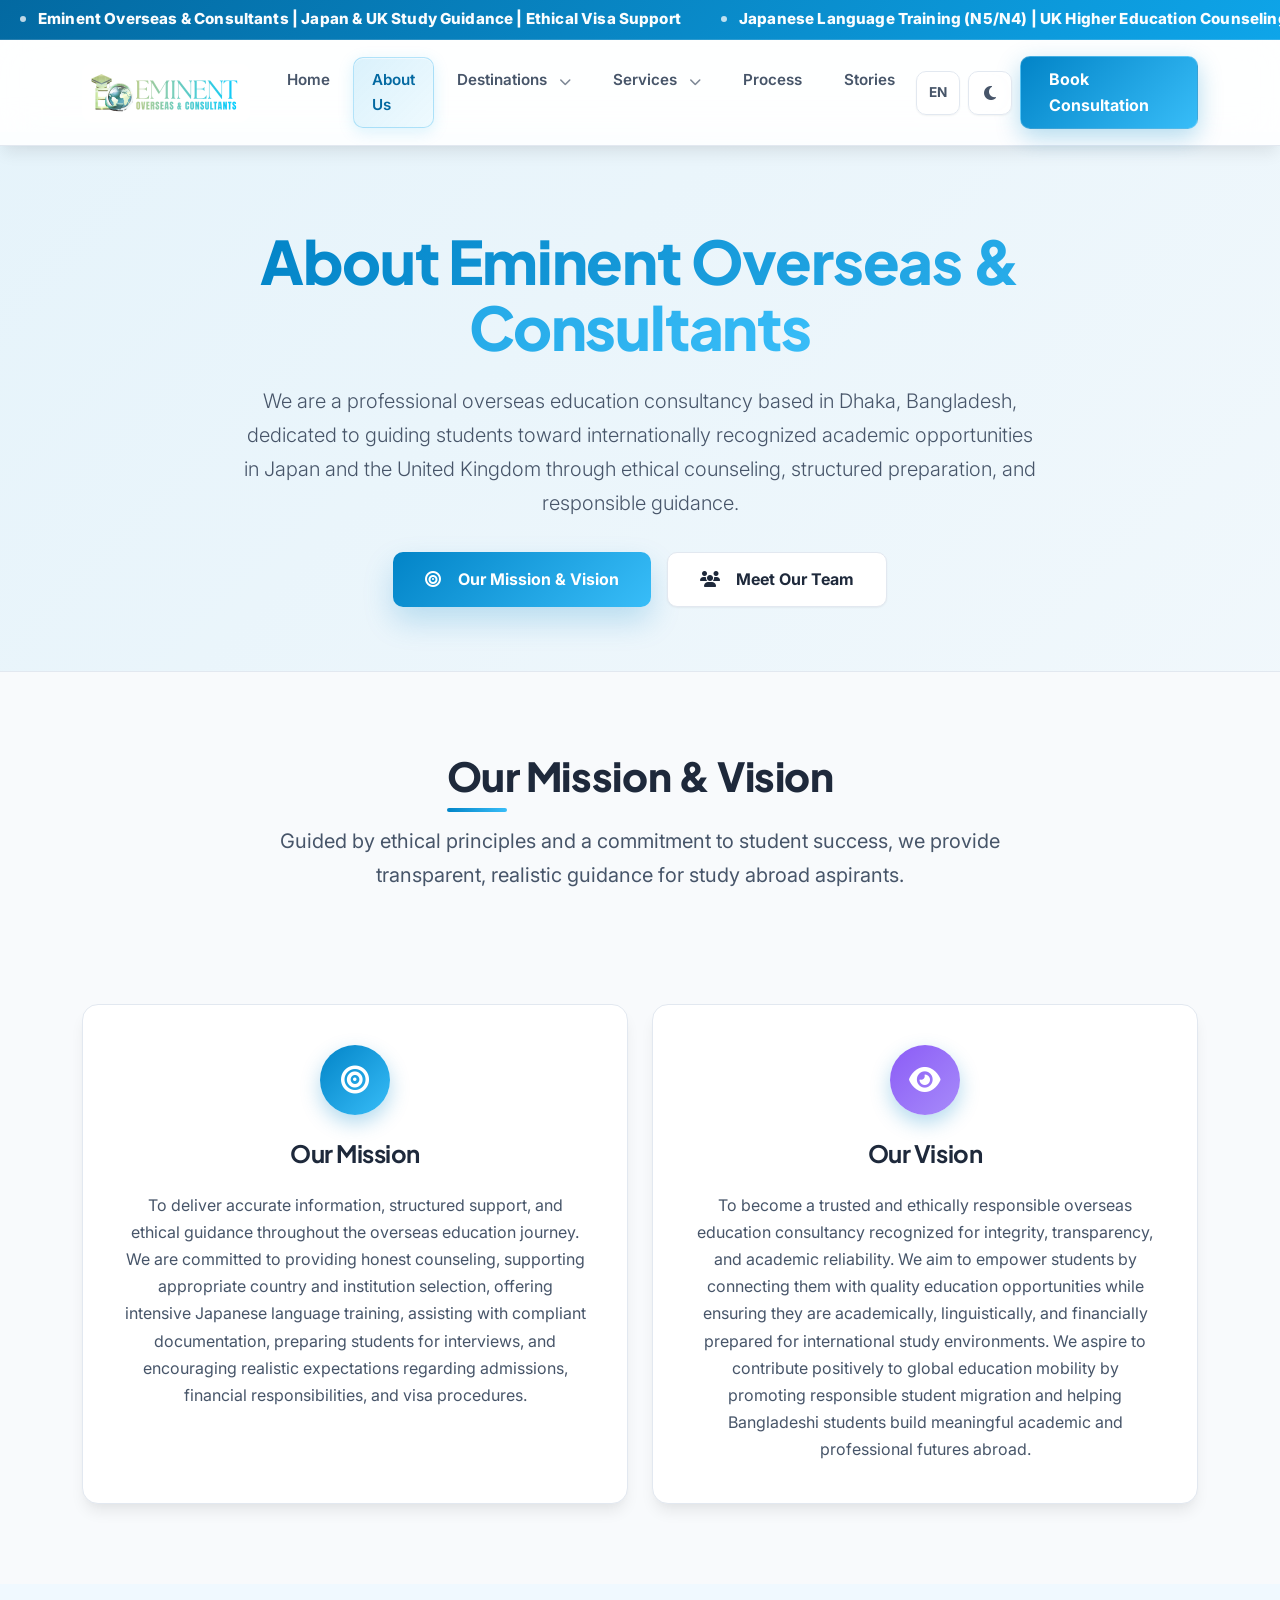
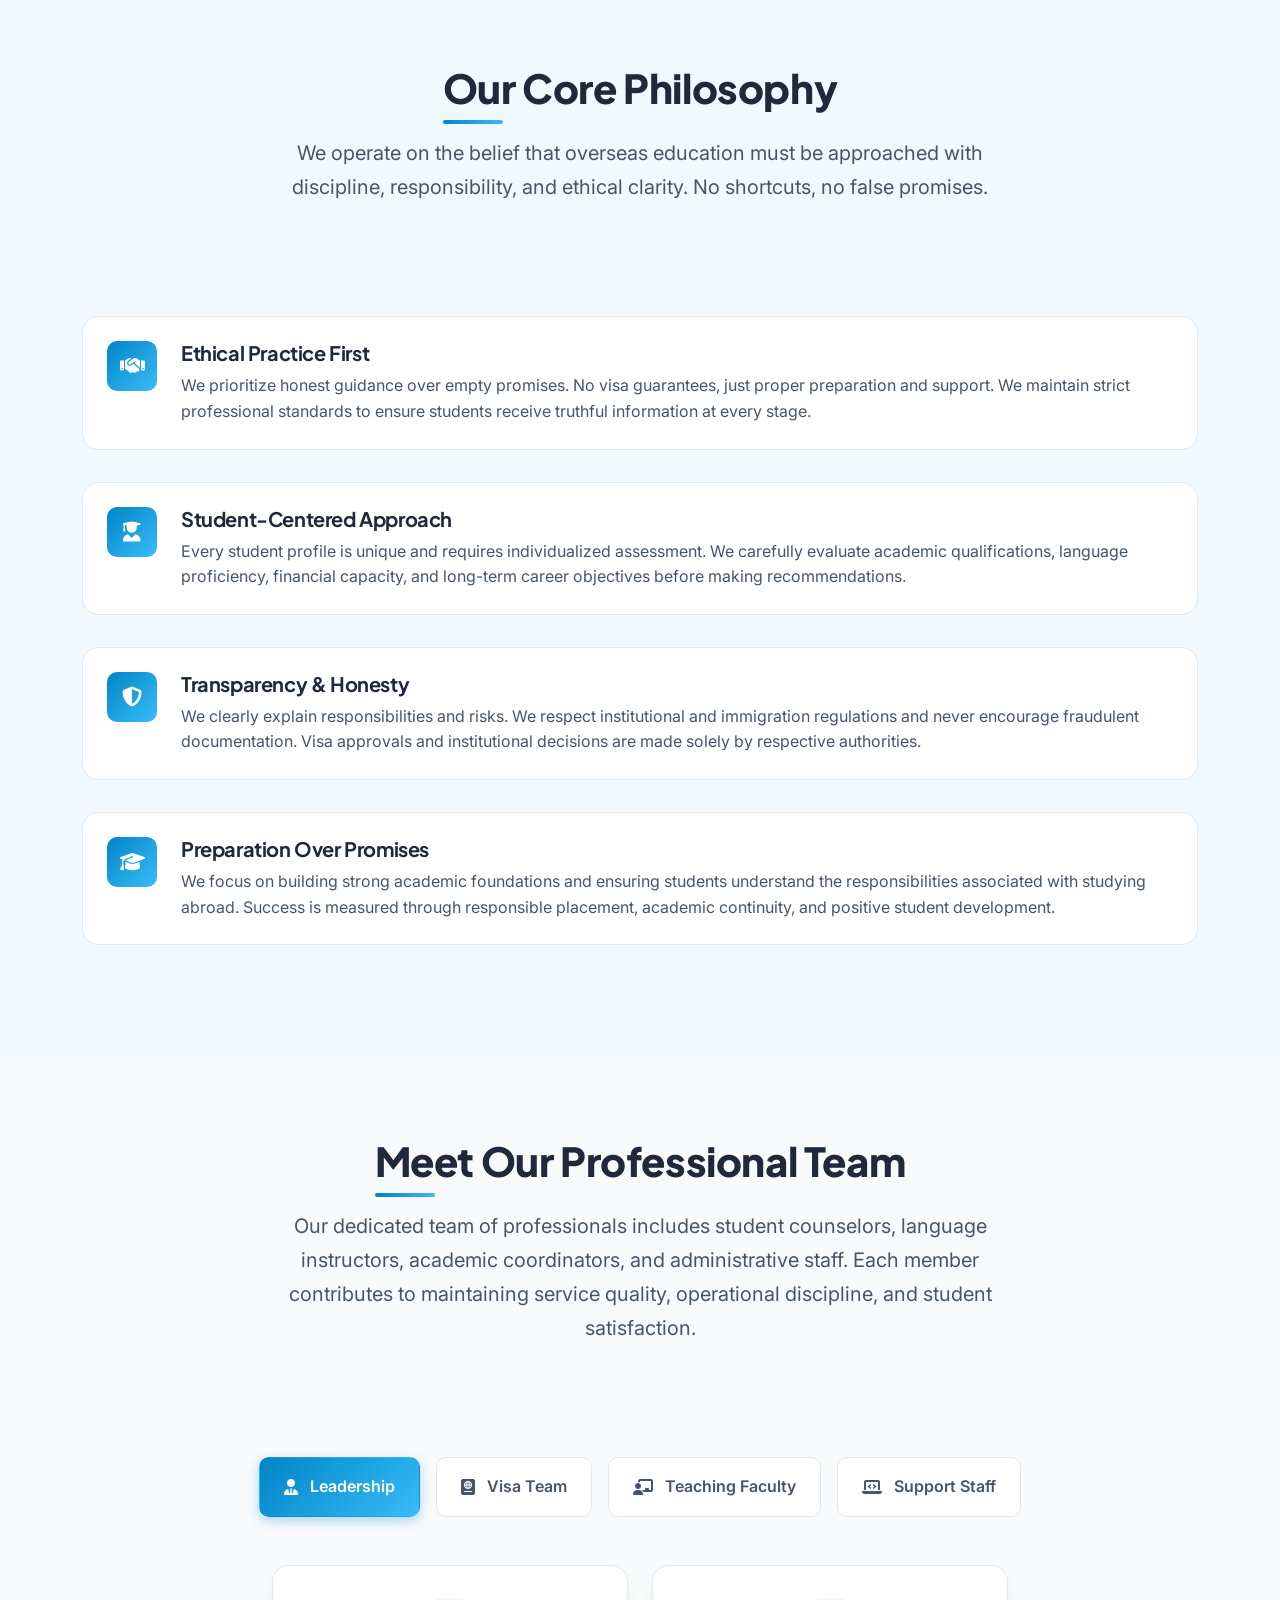
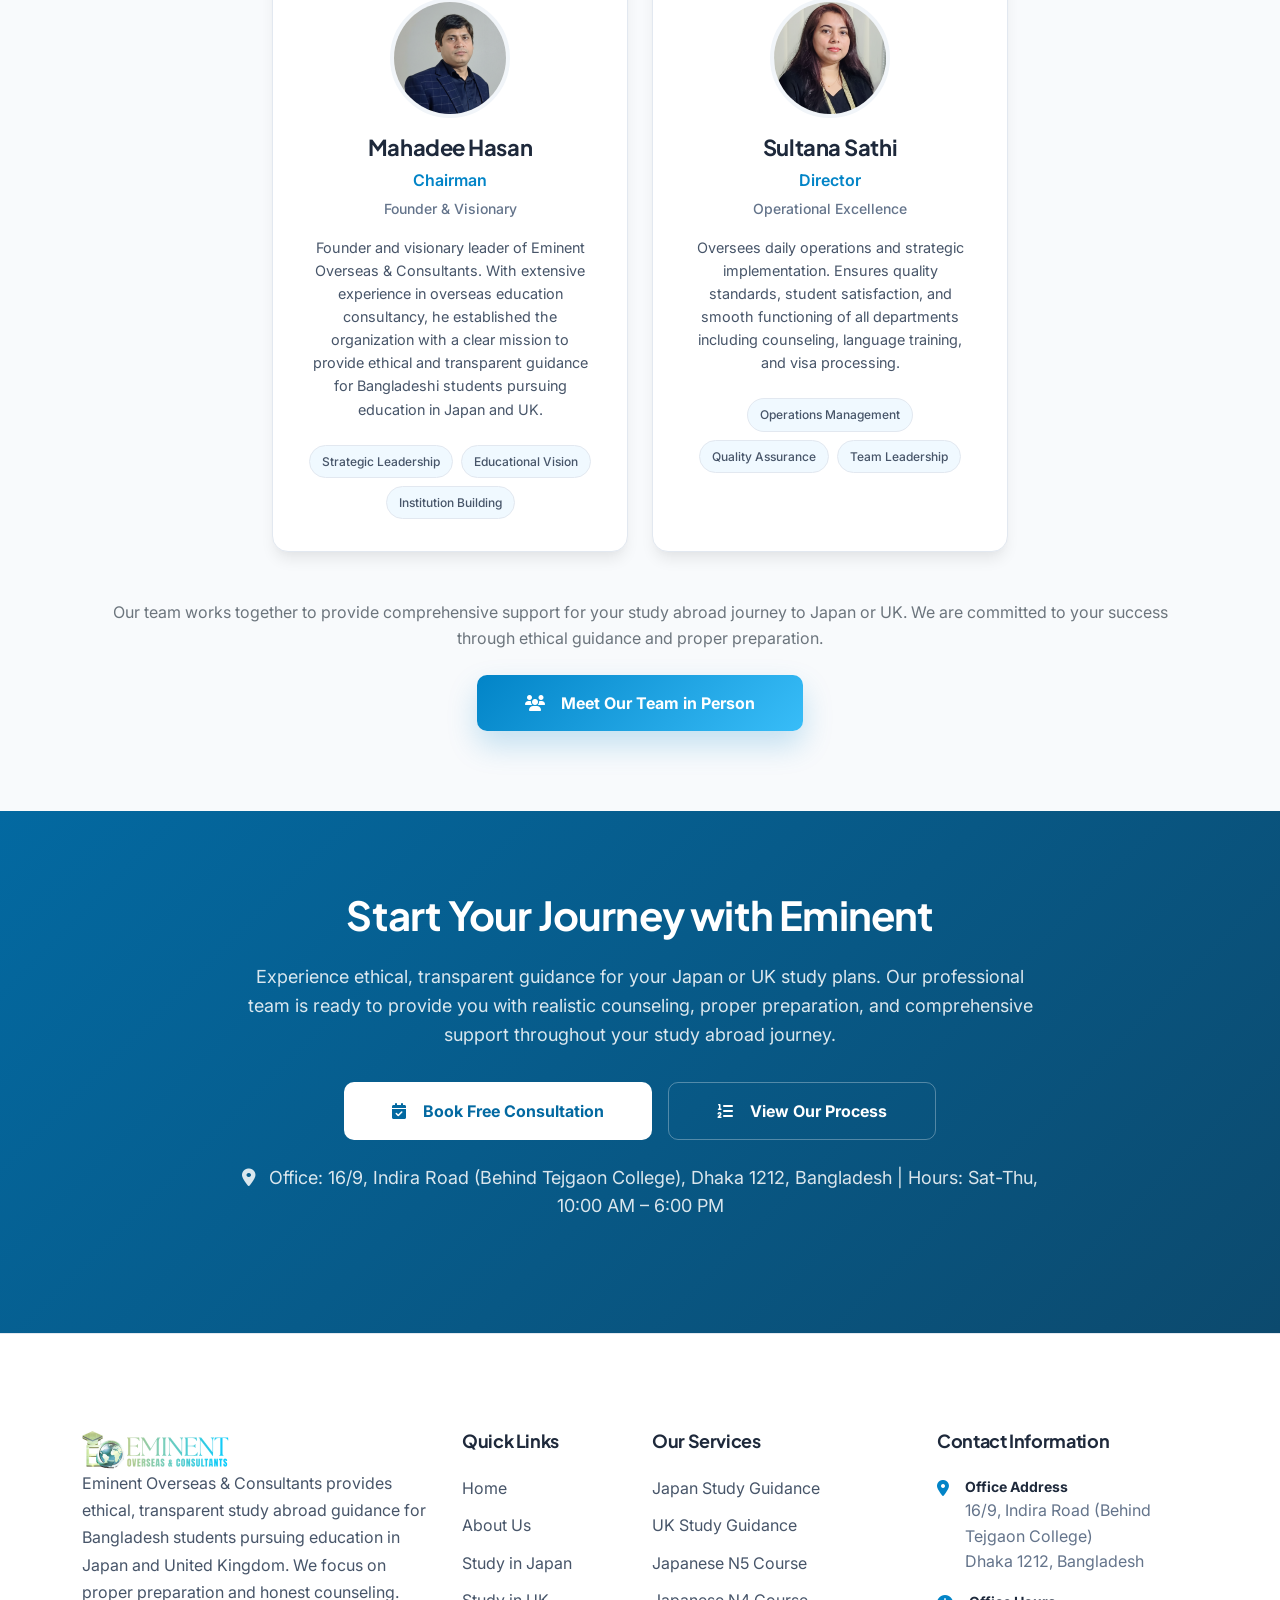
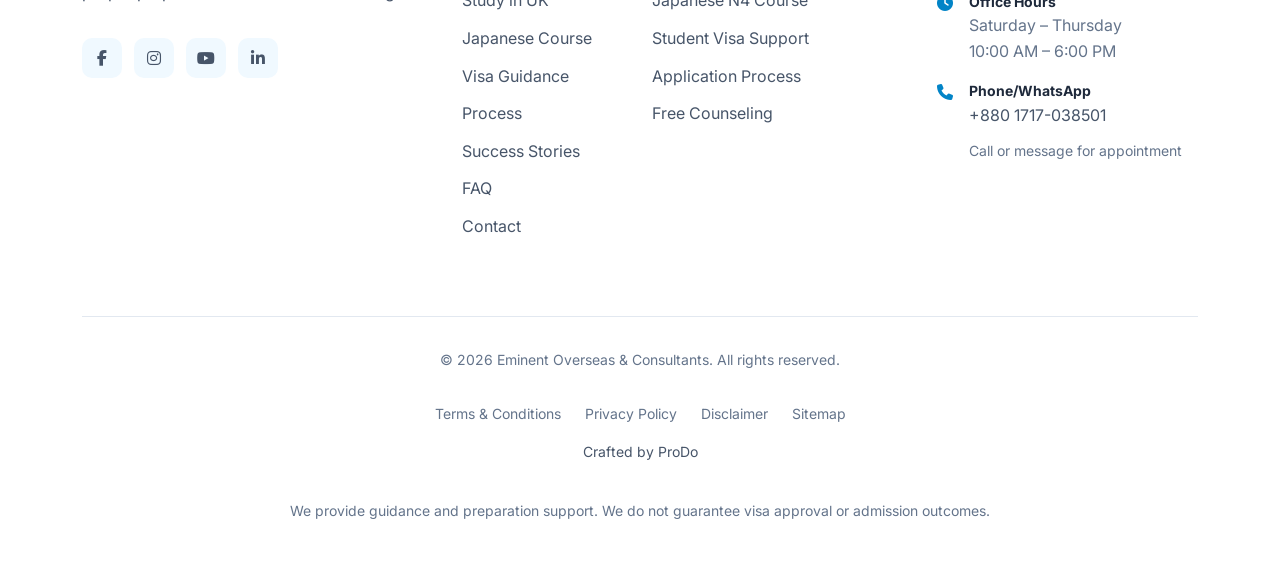
==== commit 220b8e4a: "feat: Update social media image meta tags across multiple pages and add a PowerShell script for SEO " ====
--- a/about.html
+++ b/about.html
@@ -11,7 +11,7 @@
   <!-- Open Graph / Social Media Meta Tags -->
   <meta property="og:title" content="About Us | Eminent Overseas & Consultants">
   <meta property="og:description" content="Ethical overseas education consultancy specializing in Japan & UK studies. Transparent, professional guidance for Bangladeshi students.">
-  <meta property="og:image" content="images/about-hero.jpg">
+  <meta property="og:image" content="https://eminentoverseas.uk/images/hero-banner-1.jpg">
   <meta property="og:url" content="https://eminentoverseas.uk/about.html">
   <meta property="og:type" content="website">
   
@@ -19,6 +19,7 @@
   <meta name="twitter:card" content="summary_large_image">
   <meta name="twitter:title" content="About Eminent Overseas & Consultants">
   <meta name="twitter:description" content="Professional study abroad guidance for Japan & UK">
+  <meta name="twitter:image" content="https://eminentoverseas.uk/images/hero-banner-1.jpg">
 
   <!-- Favicon -->
   <link rel="icon" type="image/png" href="favicon.png" />
@@ -845,6 +846,26 @@
                 </div>
               </div>
             </div>
+
+<div class="col-md-6 col-lg-4">
+  <div class="team-member-card">
+    <img src="images/team/hasin.jpg" alt="Hasin Foysal - Intern" class="team-member-image">
+    <h3 class="team-member-name">Hasin Foysal</h3>
+    <div class="team-member-role" data-en="Intern" data-ja="インターン">Intern</div>
+    <div class="team-member-qualification" data-en="Currently Learning" data-ja="学習中">Currently Learning</div>
+    <p class="team-member-experience" data-en="Assisting with classroom activities and supporting students in practice sessions. Eager to learn teaching methodologies and gain practical experience in Japanese language instruction."
+       data-ja="授業活動のアシストと練習セッションでの学生サポートを担当しています。教授法を学び、日本語指導の実践的な経験を得ることに熱心です。">
+      Assisting with classroom activities and supporting students in practice sessions.
+    </p>
+    <div class="team-member-expertise">
+      <span class="expertise-tag" data-en="Classroom Support" data-ja="教室サポート">Classroom Support</span>
+      <span class="expertise-tag" data-en="Practice Sessions" data-ja="練習セッション">Practice Sessions</span>
+      <span class="expertise-tag" data-en="Learning Development" data-ja="学習開発">Learning Development</span>
+    </div>
+  </div>
+</div>
+
+
           </div>
         </div>
 
@@ -991,7 +1012,7 @@
               <i class="fas fa-phone mt-1 me-3" style="color: var(--primary-600);"></i>
               <div>
                 <div class="fw-bold small" data-en="Phone/WhatsApp" data-ja="電話/WhatsApp">Phone/WhatsApp</div>
-                <a href="tel:+880XXXXXXXXXX" class="footer-link">+880 XXXX-XXXXXX</a>
+                <a href="tel:+880XXXXXXXXXX" class="footer-link">+880 1717-038501</a>
                 <div class="text-tertiary small mt-1" data-en="Call or message for appointment" data-ja="予約のためにお電話またはメッセージを">Call or message for appointment</div>
               </div>
             </div>
